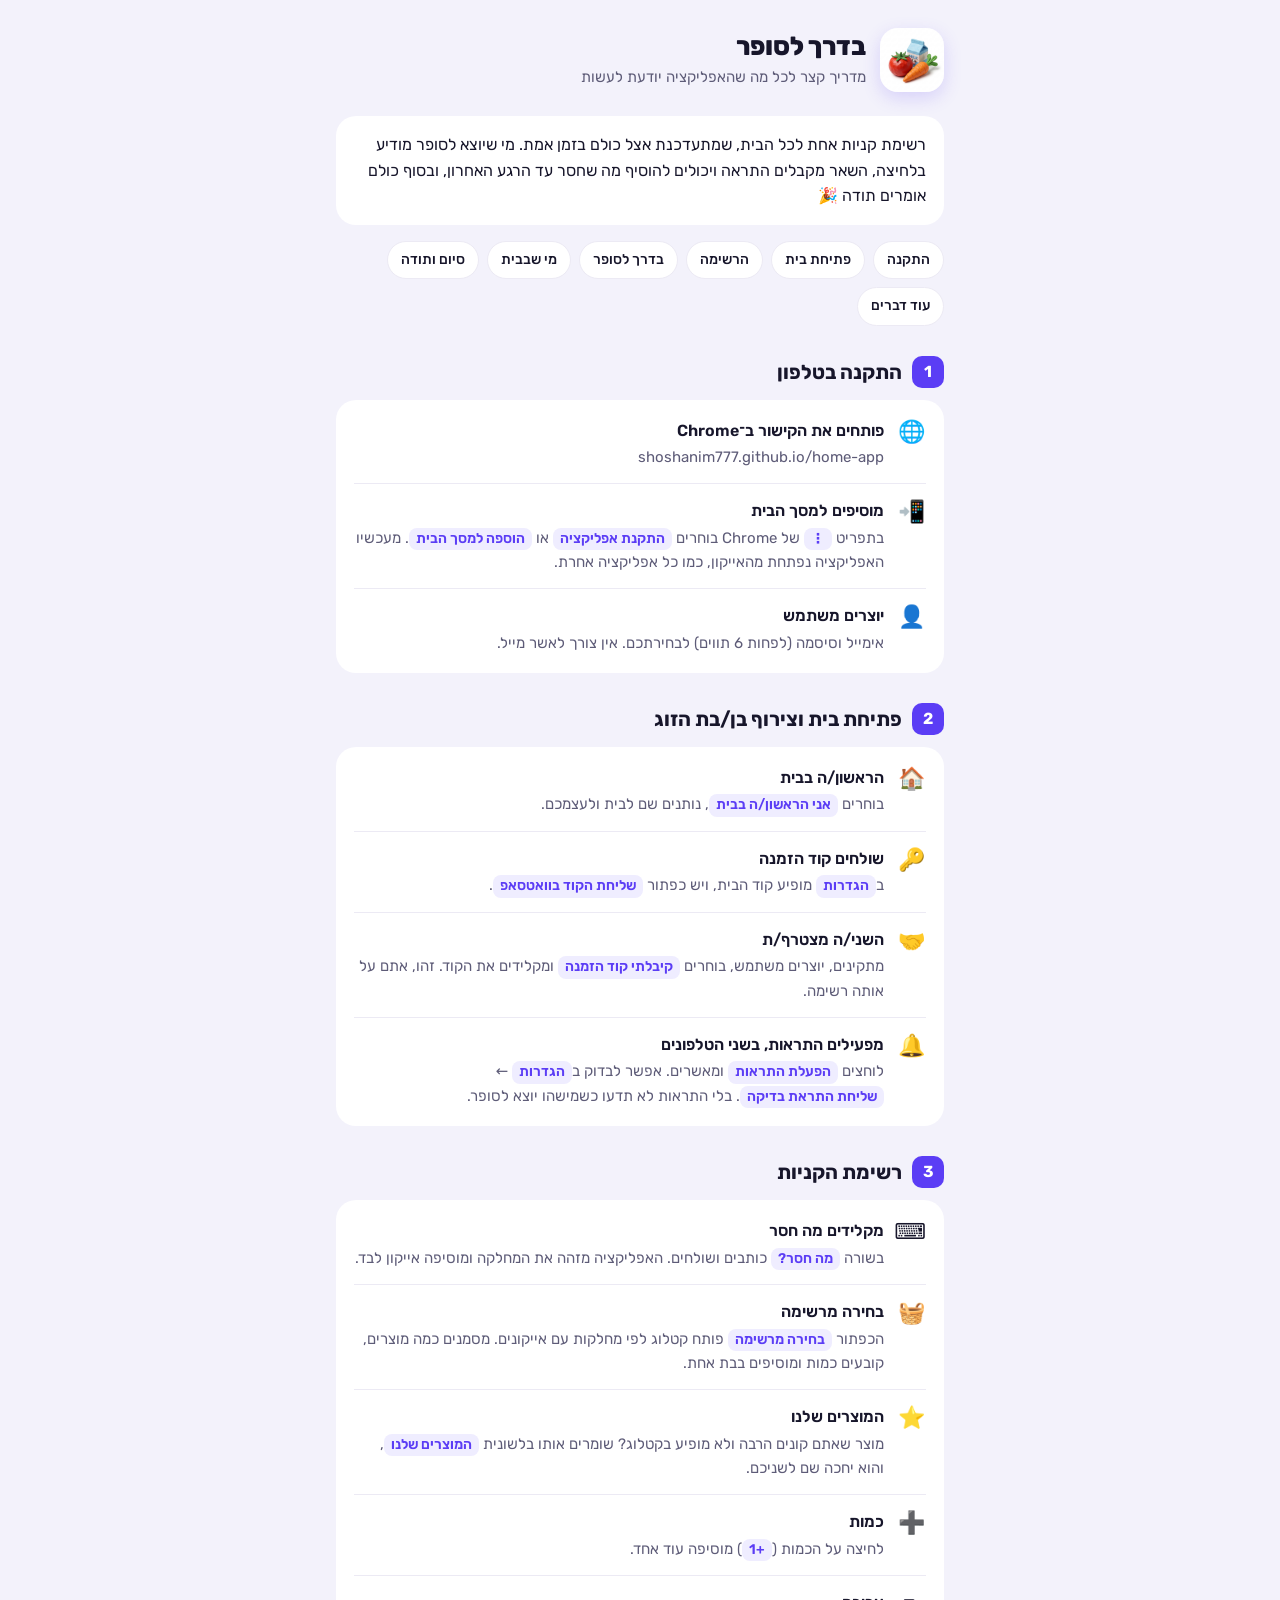
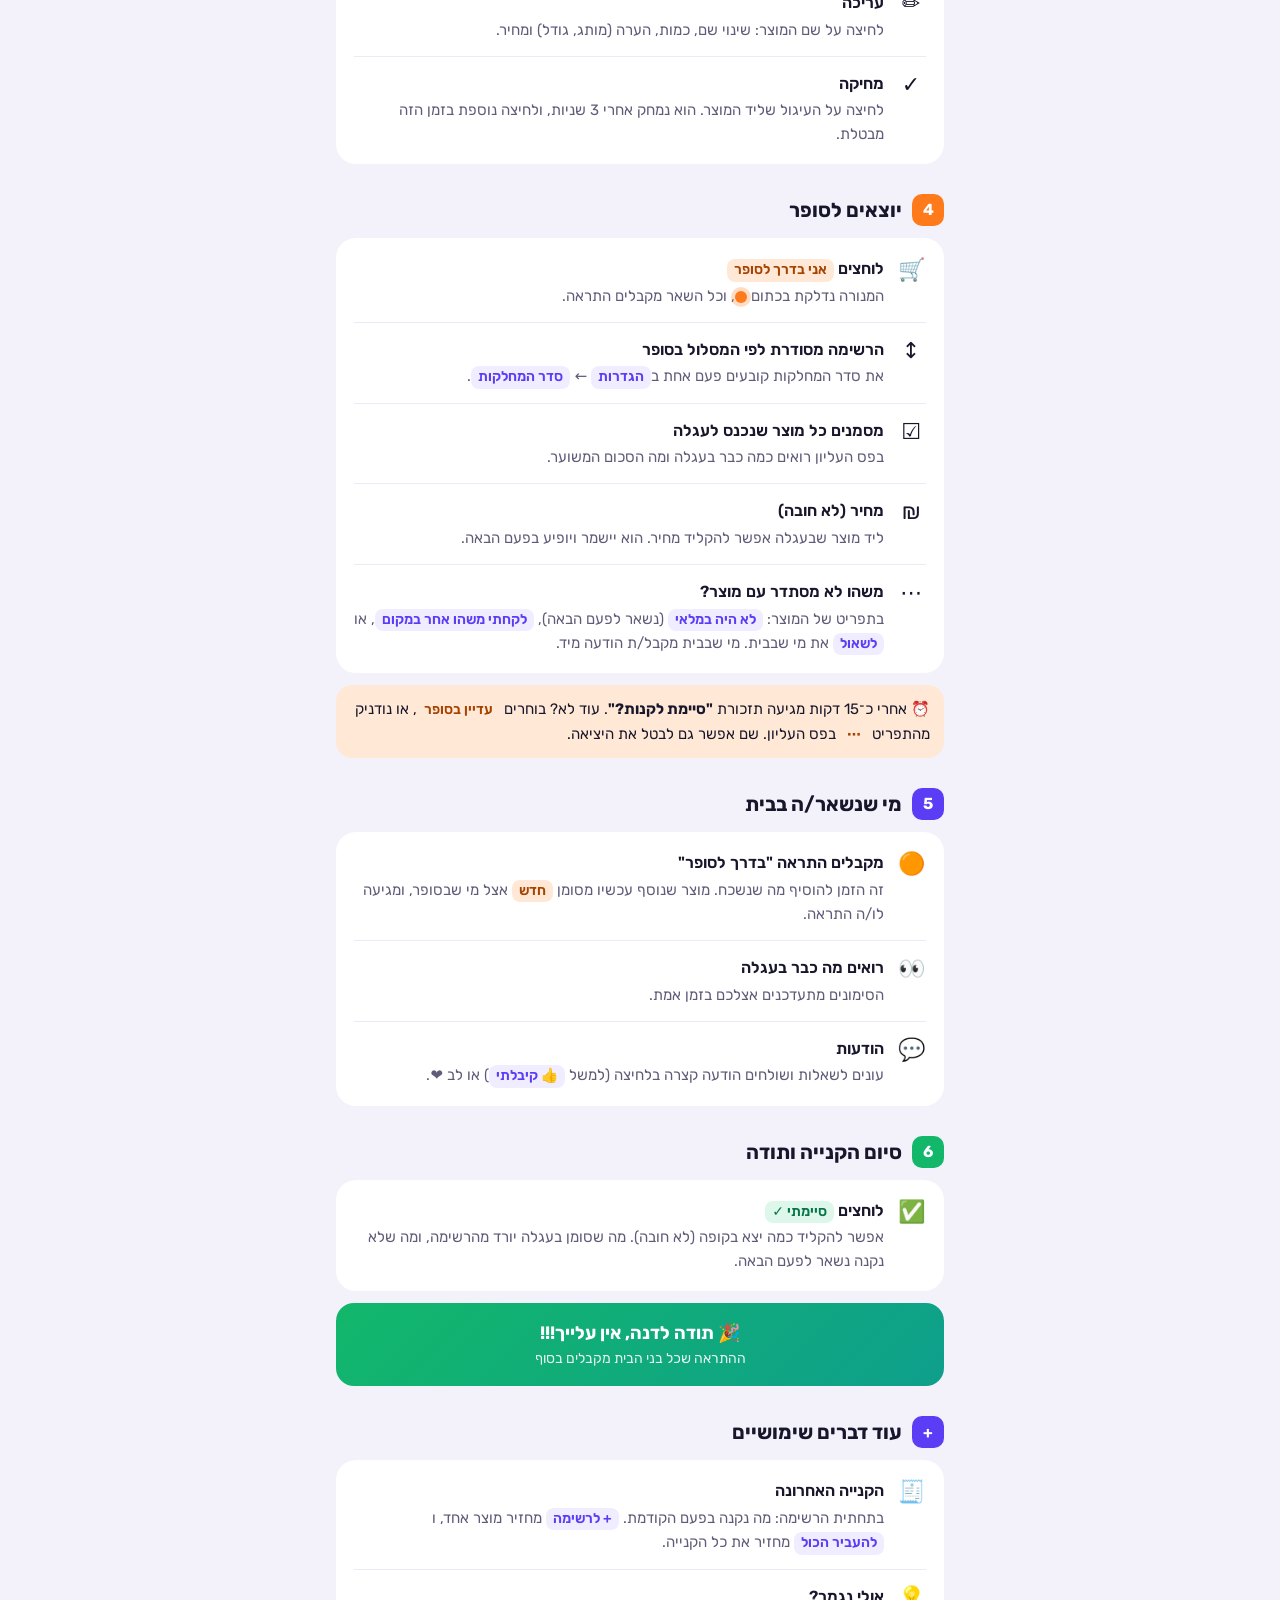
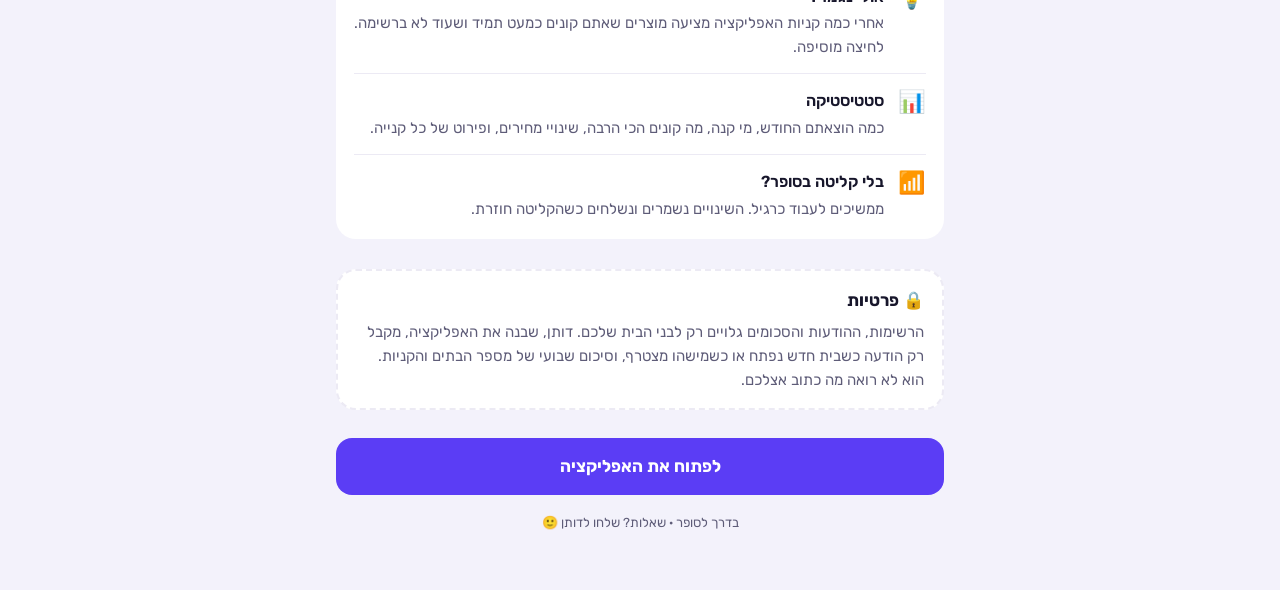
==== guide.html @ 69afa0b8 "Add user guide page and link from settings (v1.4.1) Co-Authored-By: Claude Opus 5.5 <noreply@anthrop" ====
<!doctype html>
<html lang="he" dir="rtl">
<head>
<meta charset="utf-8">
<meta name="viewport" content="width=device-width, initial-scale=1, viewport-fit=cover">
<meta name="theme-color" content="#F3F2FB">
<title>מדריך · בדרך לסופר</title>
<link rel="icon" href="icon-192.png">
<link rel="preconnect" href="https://fonts.googleapis.com">
<link href="https://fonts.googleapis.com/css2?family=Rubik:wght@400;500;600;700;800&display=swap" rel="stylesheet">
<style>
:root{
  --ink:#17162B; --muted:#5E5C78; --ground:#F3F2FB; --card:#fff; --line:#ECEAF4;
  --accent:#5B3DF5; --accent-soft:#EFEDFF; --orange:#FF7A1A; --orange-soft:#FFE9D6;
  --green:#12B76A; --green-soft:#DDF7EA; --pink:#FF5C8A;
}
*{box-sizing:border-box}
html{scroll-behavior:smooth}
body{margin:0;font-family:'Rubik',system-ui,sans-serif;background:var(--ground);color:var(--ink);line-height:1.6;font-size:16px}
.wrap{max-width:640px;margin:0 auto;padding:0 16px 56px}
header{padding:28px 0 8px;display:flex;align-items:center;gap:14px}
header img{width:64px;height:64px;border-radius:18px;box-shadow:0 6px 18px rgba(91,61,245,.18)}
h1{font-size:26px;margin:0;font-weight:800;line-height:1.2}
.sub{color:var(--muted);margin:2px 0 0;font-size:15px}
.intro{background:var(--card);border-radius:20px;padding:16px 18px;margin:16px 0}
.intro p{margin:0}
nav.toc{display:flex;flex-wrap:wrap;gap:8px;margin:0 0 8px}
nav.toc a{background:var(--card);color:var(--ink);text-decoration:none;border-radius:999px;padding:7px 13px;font-size:14px;font-weight:500;border:1px solid var(--line)}
section{margin-top:30px;scroll-margin-top:12px}
h2{font-size:20px;margin:0 0 12px;display:flex;align-items:center;gap:10px;font-weight:700}
h2 .n{flex:none;width:32px;height:32px;border-radius:10px;background:var(--accent);color:#fff;display:grid;place-items:center;font-size:16px}
section.trip h2 .n{background:var(--orange)}
section.done h2 .n{background:var(--green)}
.card{background:var(--card);border-radius:20px;padding:4px 18px}
.step{display:flex;gap:12px;padding:14px 0;border-bottom:1px solid var(--line)}
.step:last-child{border-bottom:0}
.step .e{flex:none;font-size:22px;width:30px;text-align:center;line-height:1.3}
.step b{display:block;font-weight:600}
.step p{margin:2px 0 0;color:var(--muted);font-size:15px}
.ui{display:inline-block;background:var(--accent-soft);color:var(--accent);font-weight:600;border-radius:8px;padding:0 7px;font-size:14px;white-space:nowrap}
.ui.o{background:var(--orange-soft);color:#A64300}
.ui.g{background:var(--green-soft);color:#08744A}
.tip{margin-top:12px;background:var(--accent-soft);border-radius:16px;padding:12px 14px;font-size:15px}
.tip.o{background:var(--orange-soft)}
.lamp{display:inline-block;width:12px;height:12px;border-radius:50%;background:var(--orange);box-shadow:0 0 0 4px rgba(255,122,26,.25);vertical-align:middle;margin-inline-start:4px}
.thanks{margin-top:12px;background:linear-gradient(135deg,#12B76A,#0E9F8C);color:#fff;border-radius:18px;padding:16px;text-align:center;font-weight:700;font-size:18px}
.thanks small{display:block;font-weight:400;font-size:14px;opacity:.9}
.privacy{margin-top:30px;background:var(--card);border-radius:20px;padding:16px 18px;border:2px dashed var(--line)}
.privacy h3{margin:0 0 6px;font-size:17px}
.privacy p{margin:0;color:var(--muted);font-size:15px}
.cta{display:block;margin:28px 0 0;text-align:center;background:var(--accent);color:#fff;text-decoration:none;font-weight:700;border-radius:16px;padding:15px;font-size:17px}
footer{text-align:center;color:var(--muted);font-size:13px;margin-top:18px}
</style>
</head>
<body>
<div class="wrap">
  <header>
    <img src="icon-192.png" alt="">
    <div><h1>בדרך לסופר</h1><p class="sub">מדריך קצר לכל מה שהאפליקציה יודעת לעשות</p></div>
  </header>

  <div class="intro"><p>רשימת קניות אחת לכל הבית, שמתעדכנת אצל כולם בזמן אמת. מי שיוצא לסופר מודיע בלחיצה, השאר מקבלים התראה ויכולים להוסיף מה שחסר עד הרגע האחרון, ובסוף כולם אומרים תודה 🎉</p></div>

  <nav class="toc" aria-label="תוכן">
    <a href="#install">התקנה</a><a href="#home">פתיחת בית</a><a href="#list">הרשימה</a><a href="#trip">בדרך לסופר</a><a href="#at-home">מי שבבית</a><a href="#done">סיום ותודה</a><a href="#more">עוד דברים</a>
  </nav>

  <section id="install">
    <h2><span class="n">1</span>התקנה בטלפון</h2>
    <div class="card">
      <div class="step"><span class="e">🌐</span><div><b>פותחים את הקישור ב־Chrome</b><p>shoshanim777.github.io/home-app</p></div></div>
      <div class="step"><span class="e">📲</span><div><b>מוסיפים למסך הבית</b><p>בתפריט <span class="ui">⋮</span> של Chrome בוחרים <span class="ui">התקנת אפליקציה</span> או <span class="ui">הוספה למסך הבית</span>. מעכשיו האפליקציה נפתחת מהאייקון, כמו כל אפליקציה אחרת.</p></div></div>
      <div class="step"><span class="e">👤</span><div><b>יוצרים משתמש</b><p>אימייל וסיסמה (לפחות 6 תווים) לבחירתכם. אין צורך לאשר מייל.</p></div></div>
    </div>
  </section>

  <section id="home">
    <h2><span class="n">2</span>פתיחת בית וצירוף בן/בת הזוג</h2>
    <div class="card">
      <div class="step"><span class="e">🏠</span><div><b>הראשון/ה בבית</b><p>בוחרים <span class="ui">אני הראשון/ה בבית</span>, נותנים שם לבית ולעצמכם.</p></div></div>
      <div class="step"><span class="e">🔑</span><div><b>שולחים קוד הזמנה</b><p>ב<span class="ui">הגדרות</span> מופיע קוד הבית, ויש כפתור <span class="ui">שליחת הקוד בוואטסאפ</span>.</p></div></div>
      <div class="step"><span class="e">🤝</span><div><b>השני/ה מצטרף/ת</b><p>מתקינים, יוצרים משתמש, בוחרים <span class="ui">קיבלתי קוד הזמנה</span> ומקלידים את הקוד. זהו, אתם על אותה רשימה.</p></div></div>
      <div class="step"><span class="e">🔔</span><div><b>מפעילים התראות, בשני הטלפונים</b><p>לוחצים <span class="ui">הפעלת התראות</span> ומאשרים. אפשר לבדוק ב<span class="ui">הגדרות</span> ← <span class="ui">שליחת התראת בדיקה</span>. בלי התראות לא תדעו כשמישהו יוצא לסופר.</p></div></div>
    </div>
  </section>

  <section id="list">
    <h2><span class="n">3</span>רשימת הקניות</h2>
    <div class="card">
      <div class="step"><span class="e">⌨️</span><div><b>מקלידים מה חסר</b><p>בשורה <span class="ui">מה חסר?</span> כותבים ושולחים. האפליקציה מזהה את המחלקה ומוסיפה אייקון לבד.</p></div></div>
      <div class="step"><span class="e">🧺</span><div><b>בחירה מרשימה</b><p>הכפתור <span class="ui">בחירה מרשימה</span> פותח קטלוג לפי מחלקות עם אייקונים. מסמנים כמה מוצרים, קובעים כמות ומוסיפים בבת אחת.</p></div></div>
      <div class="step"><span class="e">⭐</span><div><b>המוצרים שלנו</b><p>מוצר שאתם קונים הרבה ולא מופיע בקטלוג? שומרים אותו בלשונית <span class="ui">המוצרים שלנו</span>, והוא יחכה שם לשניכם.</p></div></div>
      <div class="step"><span class="e">➕</span><div><b>כמות</b><p>לחיצה על הכמות (<span class="ui">+1</span>) מוסיפה עוד אחד.</p></div></div>
      <div class="step"><span class="e">✏️</span><div><b>עריכה</b><p>לחיצה על שם המוצר: שינוי שם, כמות, הערה (מותג, גודל) ומחיר.</p></div></div>
      <div class="step"><span class="e">✓</span><div><b>מחיקה</b><p>לחיצה על העיגול שליד המוצר. הוא נמחק אחרי 3 שניות, ולחיצה נוספת בזמן הזה מבטלת.</p></div></div>
    </div>
  </section>

  <section id="trip" class="trip">
    <h2><span class="n">4</span>יוצאים לסופר</h2>
    <div class="card">
      <div class="step"><span class="e">🛒</span><div><b>לוחצים <span class="ui o">אני בדרך לסופר</span></b><p>המנורה נדלקת בכתום<span class="lamp"></span>, וכל השאר מקבלים התראה.</p></div></div>
      <div class="step"><span class="e">↕️</span><div><b>הרשימה מסודרת לפי המסלול בסופר</b><p>את סדר המחלקות קובעים פעם אחת ב<span class="ui">הגדרות</span> ← <span class="ui">סדר המחלקות</span>.</p></div></div>
      <div class="step"><span class="e">☑️</span><div><b>מסמנים כל מוצר שנכנס לעגלה</b><p>בפס העליון רואים כמה כבר בעגלה ומה הסכום המשוער.</p></div></div>
      <div class="step"><span class="e">₪</span><div><b>מחיר (לא חובה)</b><p>ליד מוצר שבעגלה אפשר להקליד מחיר. הוא יישמר ויופיע בפעם הבאה.</p></div></div>
      <div class="step"><span class="e">⋯</span><div><b>משהו לא מסתדר עם מוצר?</b><p>בתפריט של המוצר: <span class="ui">לא היה במלאי</span> (נשאר לפעם הבאה), <span class="ui">לקחתי משהו אחר במקום</span>, או <span class="ui">לשאול</span> את מי שבבית. מי שבבית מקבל/ת הודעה מיד.</p></div></div>
    </div>
    <div class="tip o">⏰ אחרי כ־15 דקות מגיעה תזכורת <b>"סיימת לקנות?"</b>. עוד לא? בוחרים <span class="ui o">עדיין בסופר</span>, או נודניק מהתפריט <span class="ui o">⋯</span> בפס העליון. שם אפשר גם לבטל את היציאה.</div>
  </section>

  <section id="at-home">
    <h2><span class="n">5</span>מי שנשאר/ה בבית</h2>
    <div class="card">
      <div class="step"><span class="e">🟠</span><div><b>מקבלים התראה "בדרך לסופר"</b><p>זה הזמן להוסיף מה שנשכח. מוצר שנוסף עכשיו מסומן <span class="ui o">חדש</span> אצל מי שבסופר, ומגיעה לו/ה התראה.</p></div></div>
      <div class="step"><span class="e">👀</span><div><b>רואים מה כבר בעגלה</b><p>הסימונים מתעדכנים אצלכם בזמן אמת.</p></div></div>
      <div class="step"><span class="e">💬</span><div><b>הודעות</b><p>עונים לשאלות ושולחים הודעה קצרה בלחיצה (למשל <span class="ui">👍 קיבלתי</span>) או לב ❤.</p></div></div>
    </div>
  </section>

  <section id="done" class="done">
    <h2><span class="n">6</span>סיום הקנייה ותודה</h2>
    <div class="card">
      <div class="step"><span class="e">✅</span><div><b>לוחצים <span class="ui g">סיימתי ✓</span></b><p>אפשר להקליד כמה יצא בקופה (לא חובה). מה שסומן בעגלה יורד מהרשימה, ומה שלא נקנה נשאר לפעם הבאה.</p></div></div>
    </div>
    <div class="thanks">🎉 תודה לדנה, אין עלייך!!!<small>ההתראה שכל בני הבית מקבלים בסוף</small></div>
  </section>

  <section id="more">
    <h2><span class="n">+</span>עוד דברים שימושיים</h2>
    <div class="card">
      <div class="step"><span class="e">🧾</span><div><b>הקנייה האחרונה</b><p>בתחתית הרשימה: מה נקנה בפעם הקודמת. <span class="ui">+ לרשימה</span> מחזיר מוצר אחד, ו<span class="ui">להעביר הכול</span> מחזיר את כל הקנייה.</p></div></div>
      <div class="step"><span class="e">💡</span><div><b>אולי נגמר?</b><p>אחרי כמה קניות האפליקציה מציעה מוצרים שאתם קונים כמעט תמיד ושעוד לא ברשימה. לחיצה מוסיפה.</p></div></div>
      <div class="step"><span class="e">📊</span><div><b>סטטיסטיקה</b><p>כמה הוצאתם החודש, מי קנה, מה קונים הכי הרבה, שינויי מחירים, ופירוט של כל קנייה.</p></div></div>
      <div class="step"><span class="e">📶</span><div><b>בלי קליטה בסופר?</b><p>ממשיכים לעבוד כרגיל. השינויים נשמרים ונשלחים כשהקליטה חוזרת.</p></div></div>
    </div>
  </section>

  <div class="privacy">
    <h3>🔒 פרטיות</h3>
    <p>הרשימות, ההודעות והסכומים גלויים רק לבני הבית שלכם. דותן, שבנה את האפליקציה, מקבל רק הודעה כשבית חדש נפתח או כשמישהו מצטרף, וסיכום שבועי של מספר הבתים והקניות. הוא לא רואה מה כתוב אצלכם.</p>
  </div>

  <a class="cta" href="./">לפתוח את האפליקציה</a>
  <footer>בדרך לסופר · שאלות? שלחו לדותן 🙂</footer>
</div>
</body>
</html>
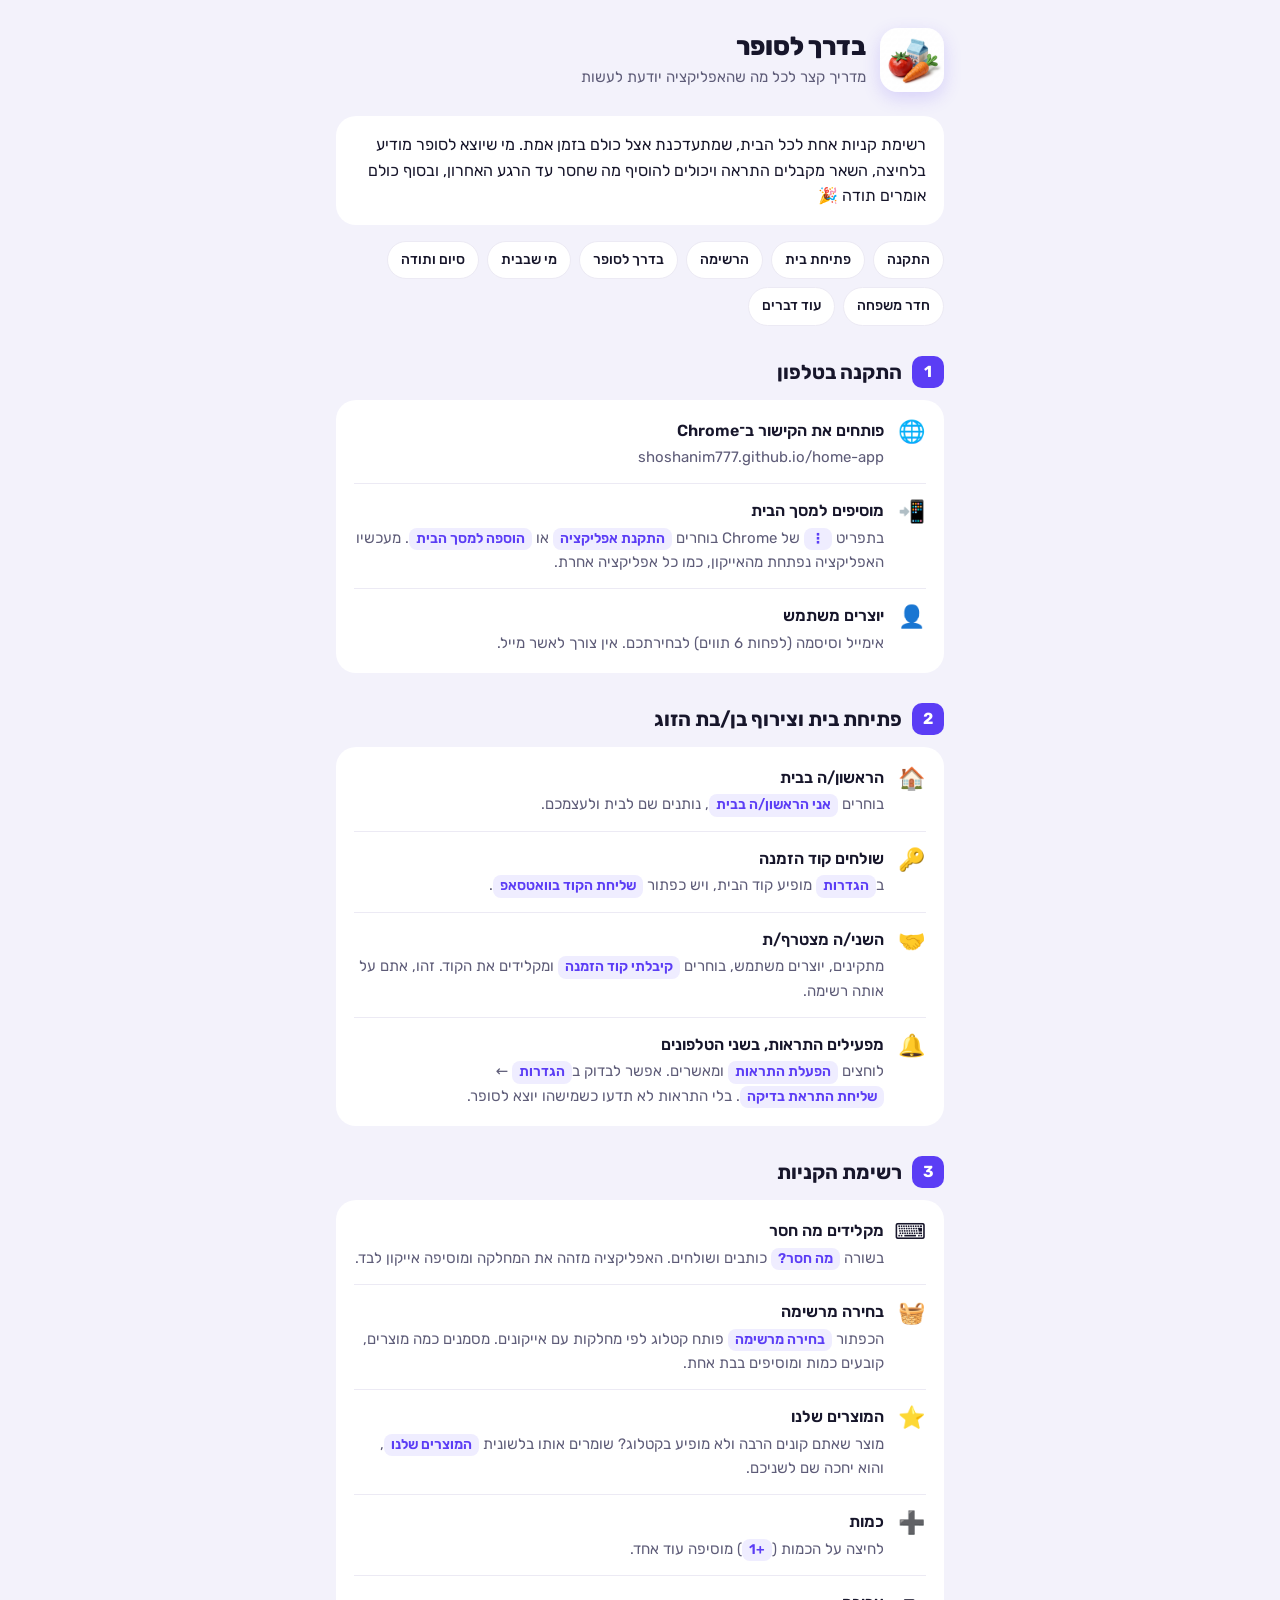
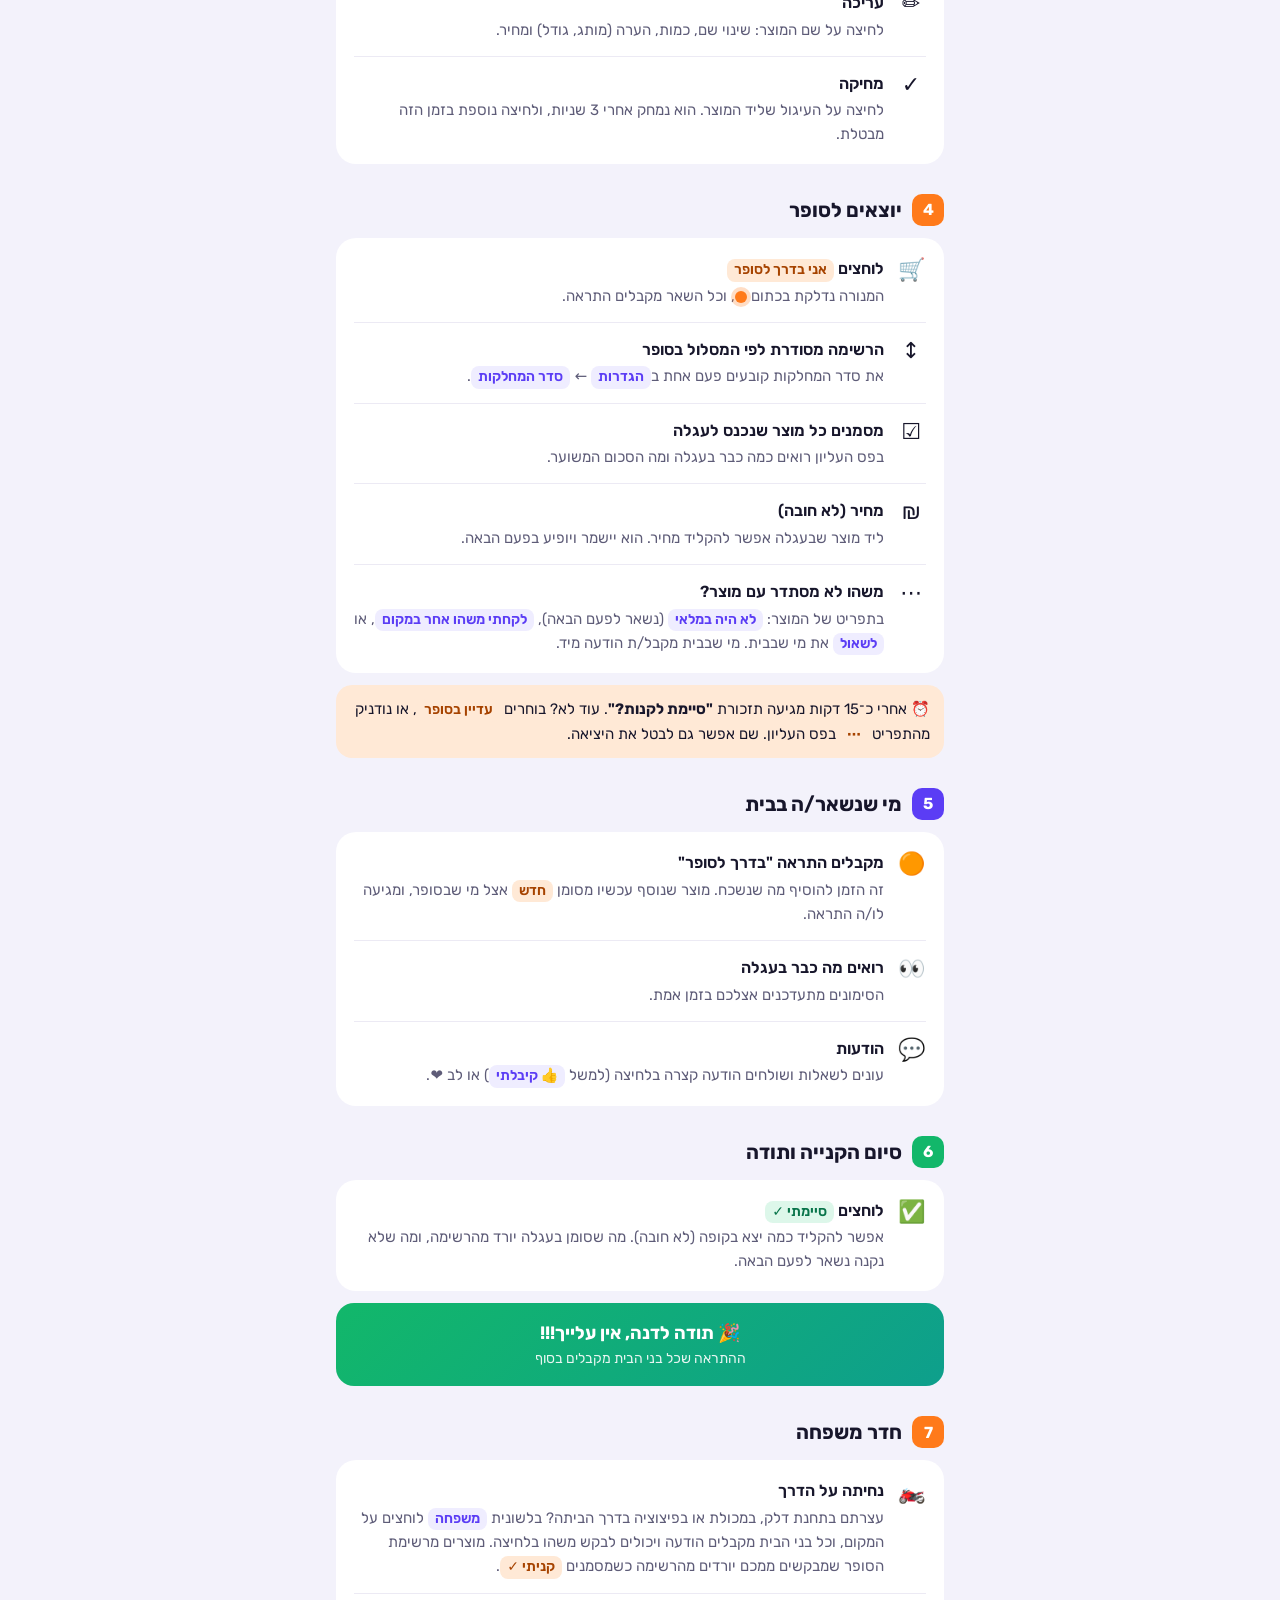
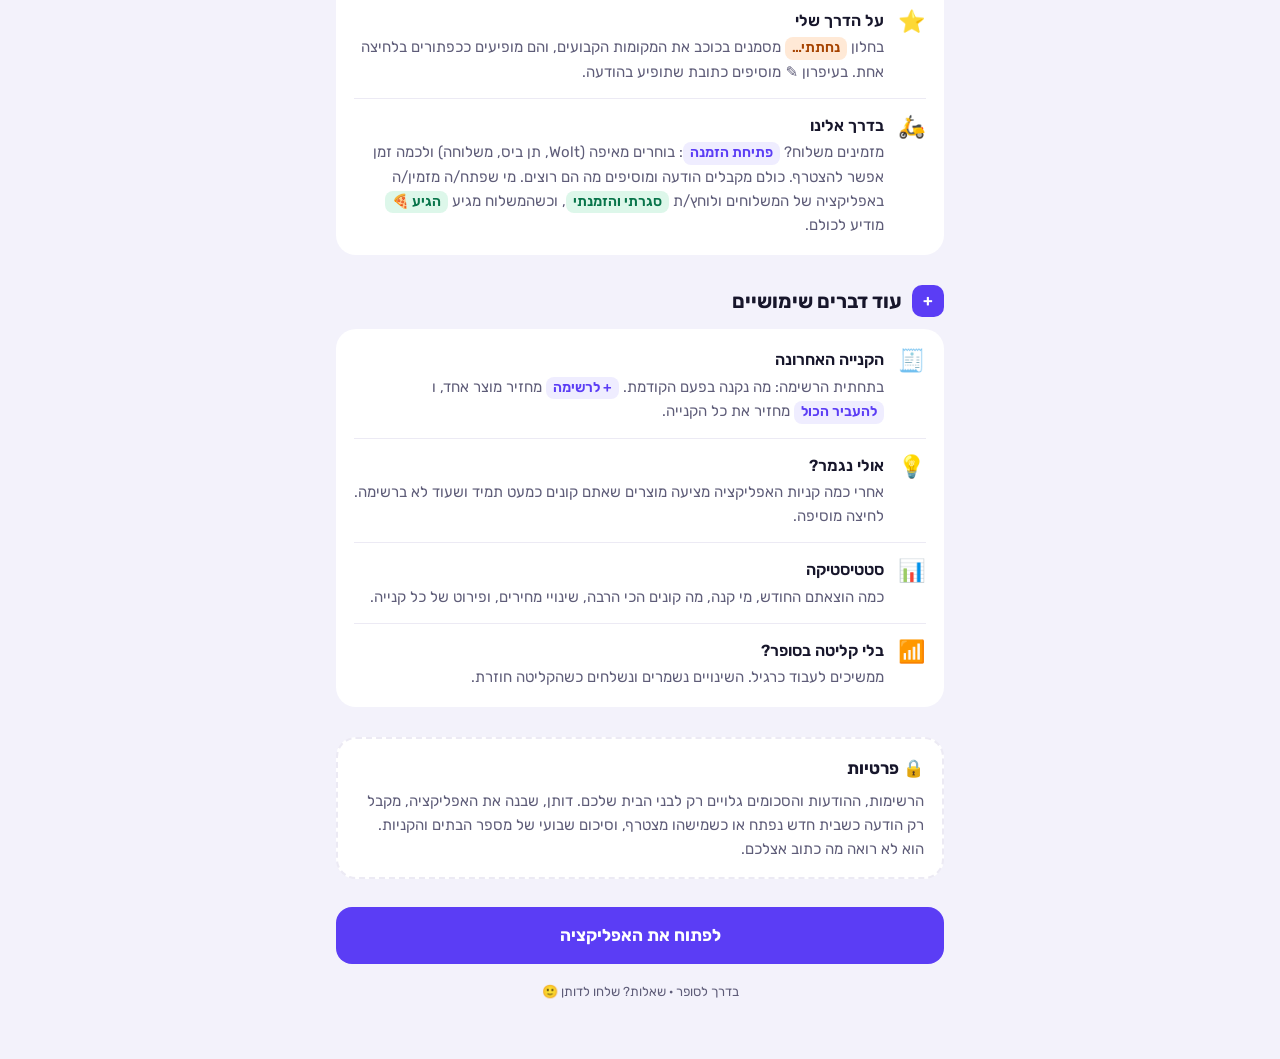
==== commit 7e88aaed: "v1.5: family room (landing on the way, delivery orders, favourite places) + drawn product icons Co-A" ====
--- a/guide.html
+++ b/guide.html
@@ -62,7 +62,7 @@
   <div class="intro"><p>רשימת קניות אחת לכל הבית, שמתעדכנת אצל כולם בזמן אמת. מי שיוצא לסופר מודיע בלחיצה, השאר מקבלים התראה ויכולים להוסיף מה שחסר עד הרגע האחרון, ובסוף כולם אומרים תודה 🎉</p></div>
 
   <nav class="toc" aria-label="תוכן">
-    <a href="#install">התקנה</a><a href="#home">פתיחת בית</a><a href="#list">הרשימה</a><a href="#trip">בדרך לסופר</a><a href="#at-home">מי שבבית</a><a href="#done">סיום ותודה</a><a href="#more">עוד דברים</a>
+    <a href="#install">התקנה</a><a href="#home">פתיחת בית</a><a href="#list">הרשימה</a><a href="#trip">בדרך לסופר</a><a href="#at-home">מי שבבית</a><a href="#done">סיום ותודה</a><a href="#family">חדר משפחה</a><a href="#more">עוד דברים</a>
   </nav>
 
   <section id="install">
@@ -125,6 +125,15 @@
     <div class="thanks">🎉 תודה לדנה, אין עלייך!!!<small>ההתראה שכל בני הבית מקבלים בסוף</small></div>
   </section>
 
+  <section id="family" class="trip">
+    <h2><span class="n">7</span>חדר משפחה</h2>
+    <div class="card">
+      <div class="step"><span class="e">🏍️</span><div><b>נחיתה על הדרך</b><p>עצרתם בתחנת דלק, במכולת או בפיצוציה בדרך הביתה? בלשונית <span class="ui">משפחה</span> לוחצים על המקום, וכל בני הבית מקבלים הודעה ויכולים לבקש משהו בלחיצה. מוצרים מרשימת הסופר שמבקשים ממכם יורדים מהרשימה כשמסמנים <span class="ui o">קניתי ✓</span>.</p></div></div>
+      <div class="step"><span class="e">⭐</span><div><b>על הדרך שלי</b><p>בחלון <span class="ui o">נחתתי…</span> מסמנים בכוכב את המקומות הקבועים, והם מופיעים ככפתורים בלחיצה אחת. בעיפרון ✎ מוסיפים כתובת שתופיע בהודעה.</p></div></div>
+      <div class="step"><span class="e">🛵</span><div><b>בדרך אלינו</b><p>מזמינים משלוח? <span class="ui">פתיחת הזמנה</span>: בוחרים מאיפה (Wolt, תן ביס, משלוחה) ולכמה זמן אפשר להצטרף. כולם מקבלים הודעה ומוסיפים מה הם רוצים. מי שפתח/ה מזמין/ה באפליקציה של המשלוחים ולוחץ/ת <span class="ui g">סגרתי והזמנתי</span>, וכשהמשלוח מגיע <span class="ui g">הגיע 🍕</span> מודיע לכולם.</p></div></div>
+    </div>
+  </section>
+
   <section id="more">
     <h2><span class="n">+</span>עוד דברים שימושיים</h2>
     <div class="card">
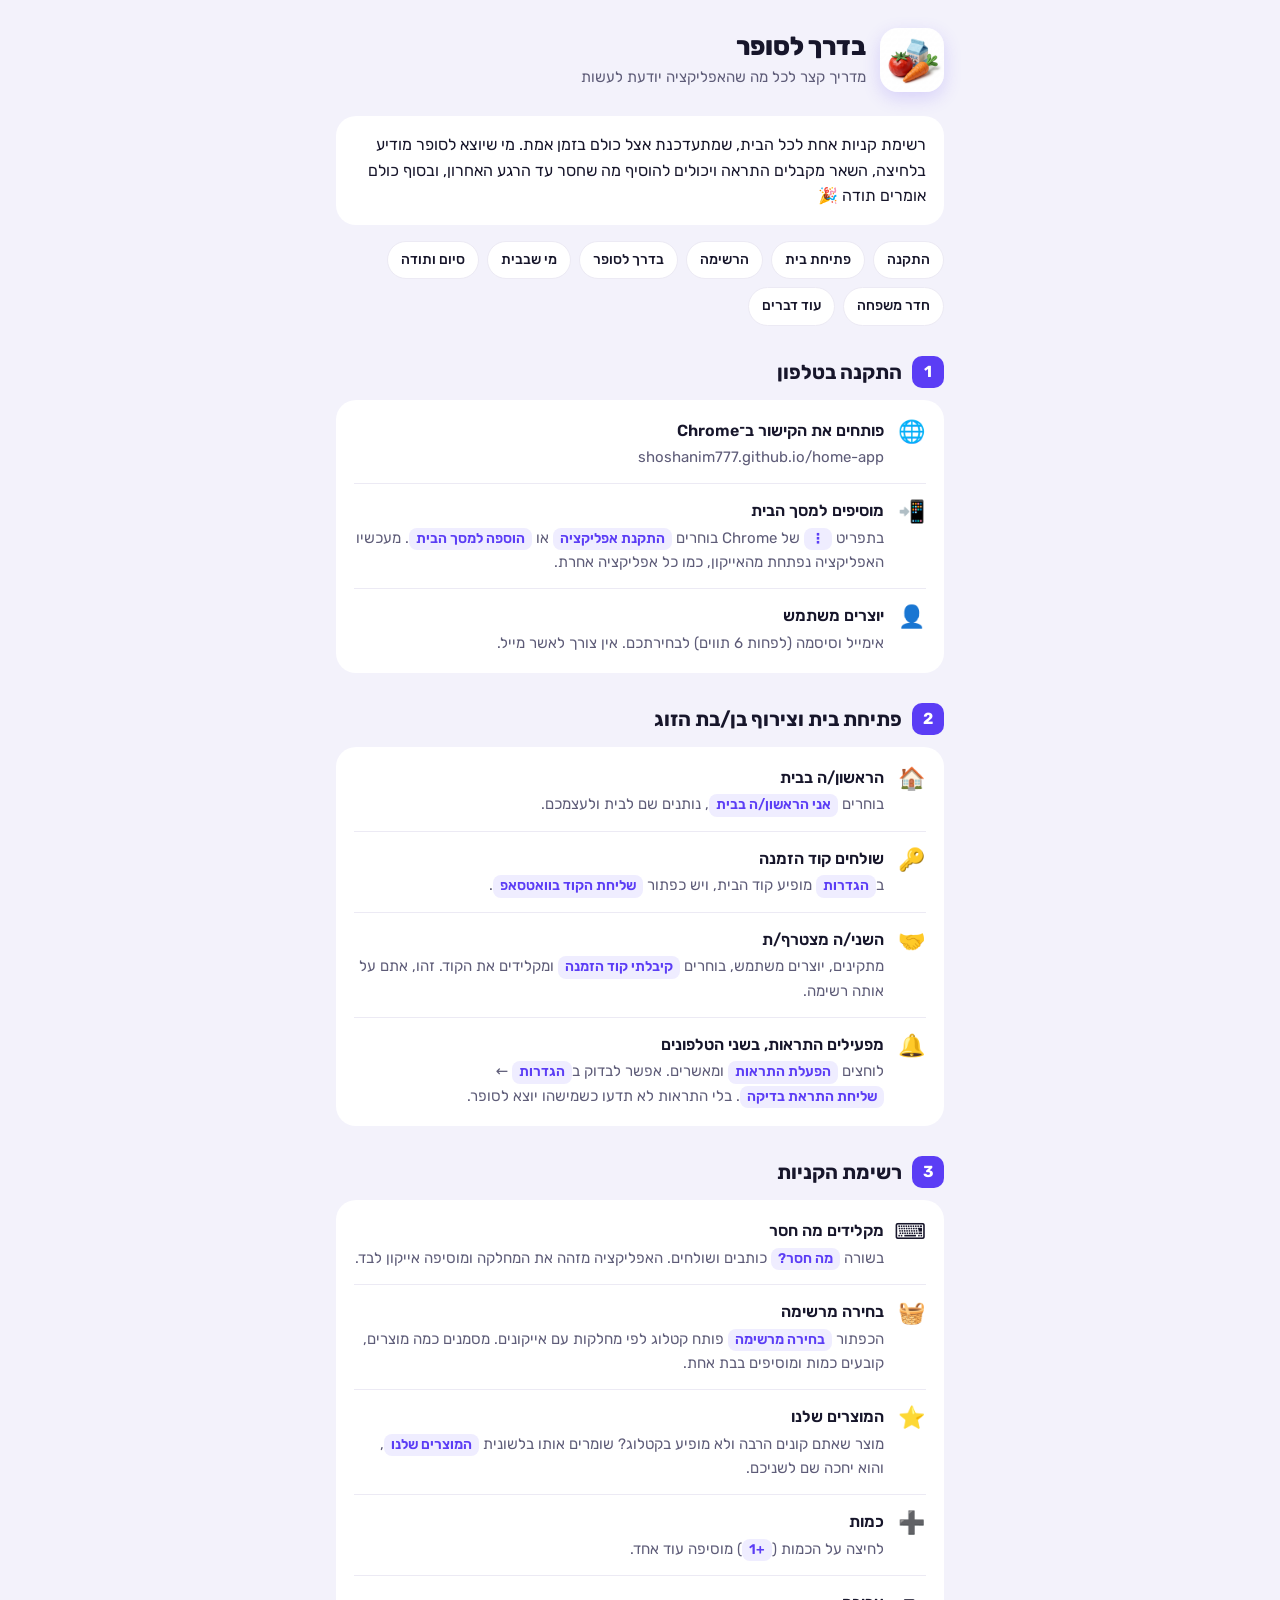
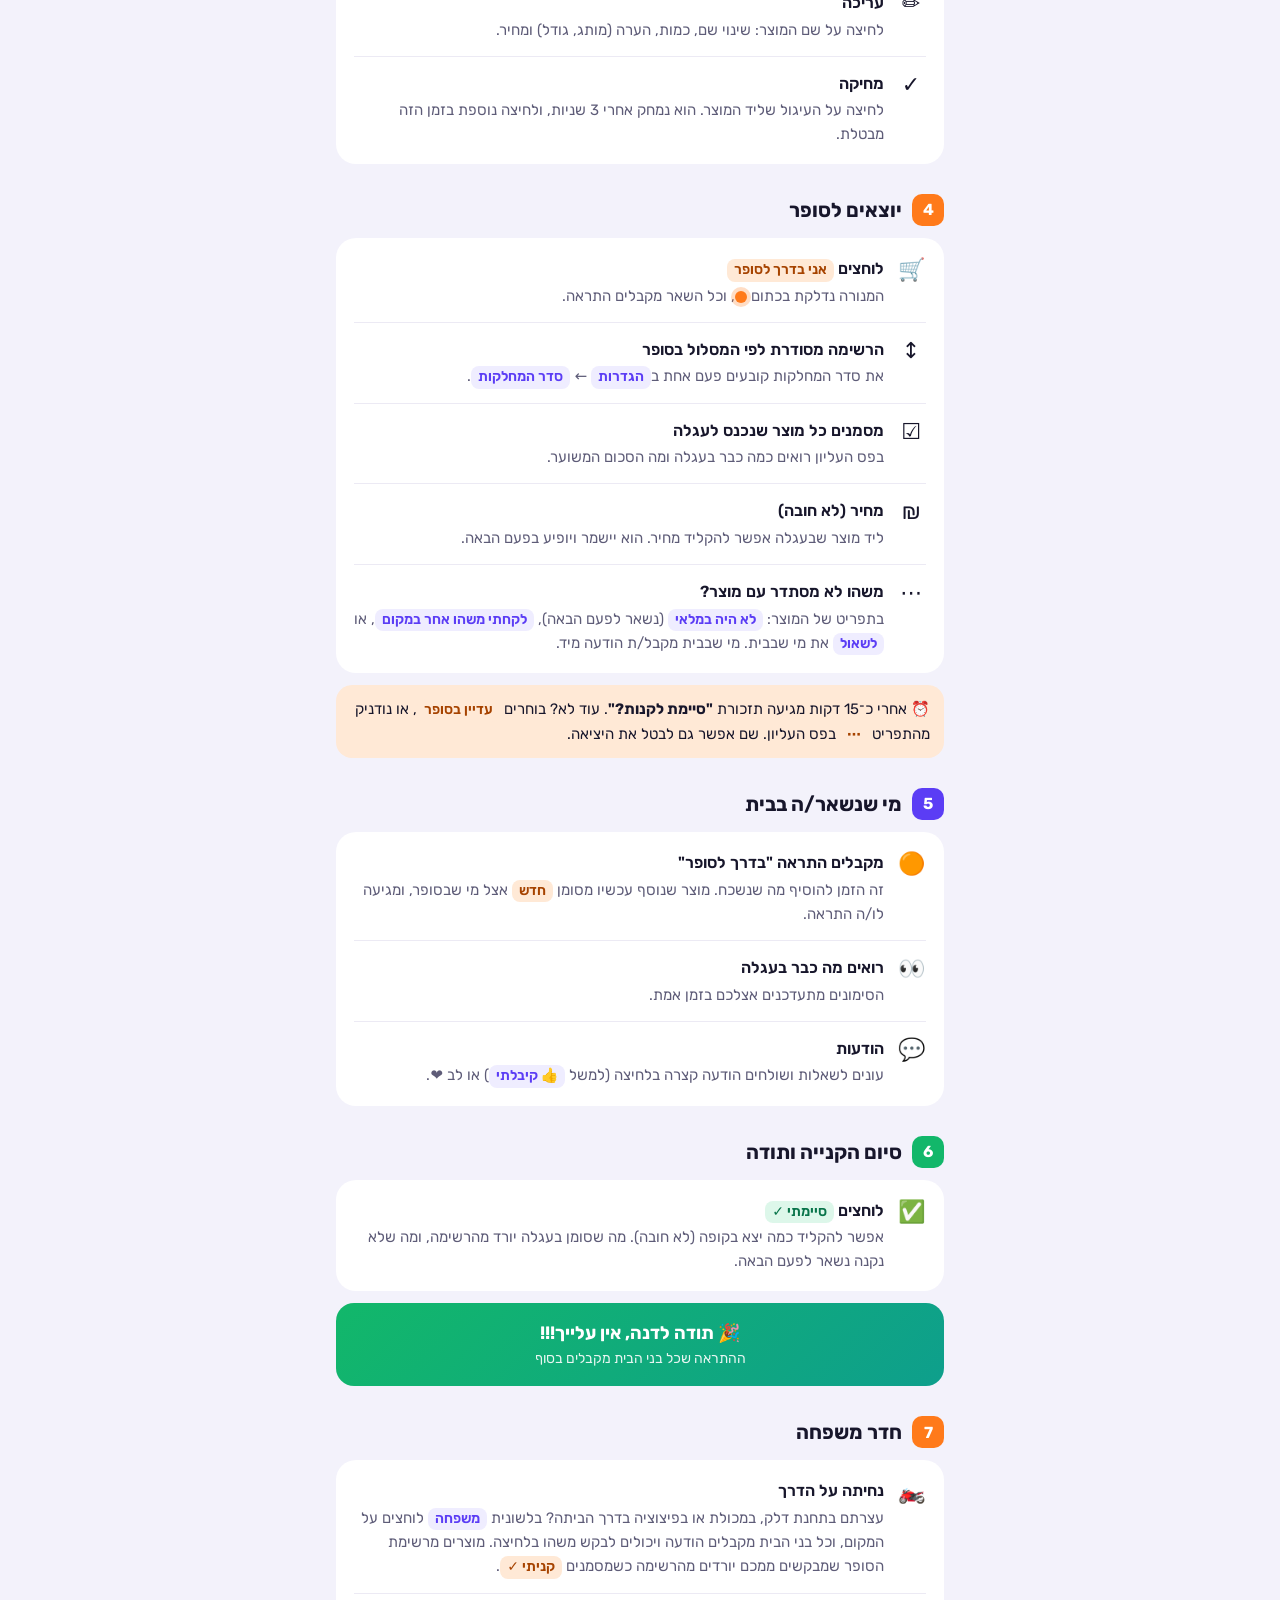
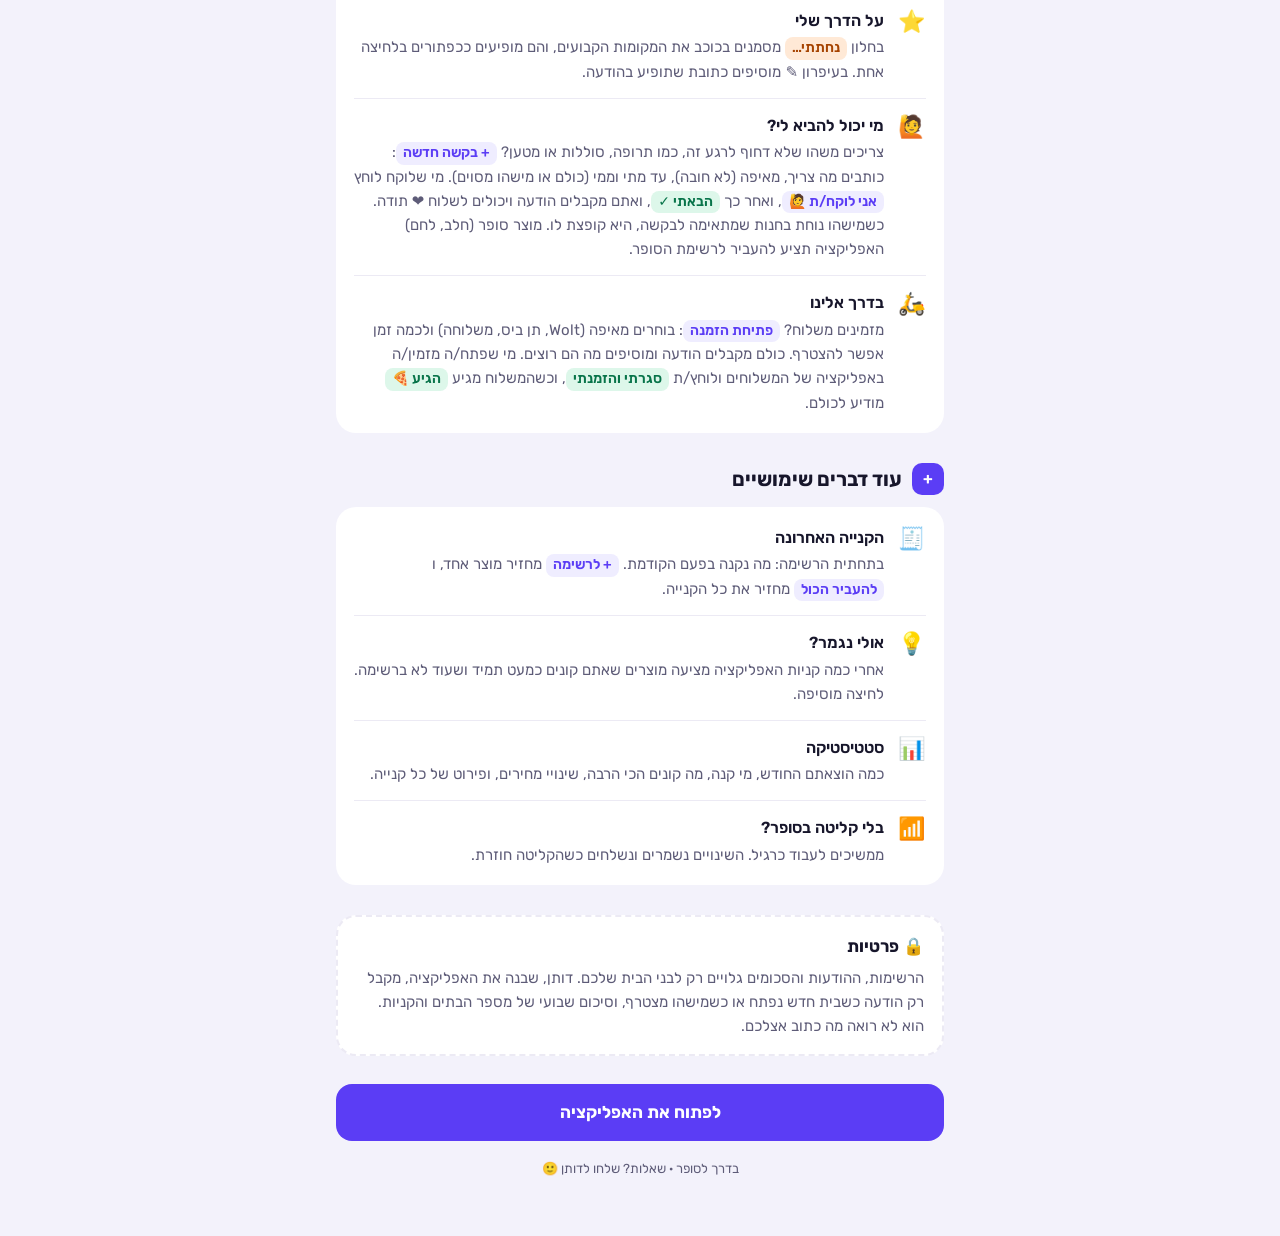
==== commit 35e101fd: "v1.6: family requests (מי יכול להביא לי?) with take/done/thanks, landing match, supermarket hint Co-" ====
--- a/guide.html
+++ b/guide.html
@@ -130,6 +130,7 @@
     <div class="card">
       <div class="step"><span class="e">🏍️</span><div><b>נחיתה על הדרך</b><p>עצרתם בתחנת דלק, במכולת או בפיצוציה בדרך הביתה? בלשונית <span class="ui">משפחה</span> לוחצים על המקום, וכל בני הבית מקבלים הודעה ויכולים לבקש משהו בלחיצה. מוצרים מרשימת הסופר שמבקשים ממכם יורדים מהרשימה כשמסמנים <span class="ui o">קניתי ✓</span>.</p></div></div>
       <div class="step"><span class="e">⭐</span><div><b>על הדרך שלי</b><p>בחלון <span class="ui o">נחתתי…</span> מסמנים בכוכב את המקומות הקבועים, והם מופיעים ככפתורים בלחיצה אחת. בעיפרון ✎ מוסיפים כתובת שתופיע בהודעה.</p></div></div>
+      <div class="step"><span class="e">🙋</span><div><b>מי יכול להביא לי?</b><p>צריכים משהו שלא דחוף לרגע זה, כמו תרופה, סוללות או מטען? <span class="ui">+ בקשה חדשה</span>: כותבים מה צריך, מאיפה (לא חובה), עד מתי וממי (כולם או מישהו מסוים). מי שלוקח לוחץ <span class="ui">אני לוקח/ת 🙋</span>, ואחר כך <span class="ui g">הבאתי ✓</span>, ואתם מקבלים הודעה ויכולים לשלוח ❤ תודה. כשמישהו נוחת בחנות שמתאימה לבקשה, היא קופצת לו. מוצר סופר (חלב, לחם) האפליקציה תציע להעביר לרשימת הסופר.</p></div></div>
       <div class="step"><span class="e">🛵</span><div><b>בדרך אלינו</b><p>מזמינים משלוח? <span class="ui">פתיחת הזמנה</span>: בוחרים מאיפה (Wolt, תן ביס, משלוחה) ולכמה זמן אפשר להצטרף. כולם מקבלים הודעה ומוסיפים מה הם רוצים. מי שפתח/ה מזמין/ה באפליקציה של המשלוחים ולוחץ/ת <span class="ui g">סגרתי והזמנתי</span>, וכשהמשלוח מגיע <span class="ui g">הגיע 🍕</span> מודיע לכולם.</p></div></div>
     </div>
   </section>
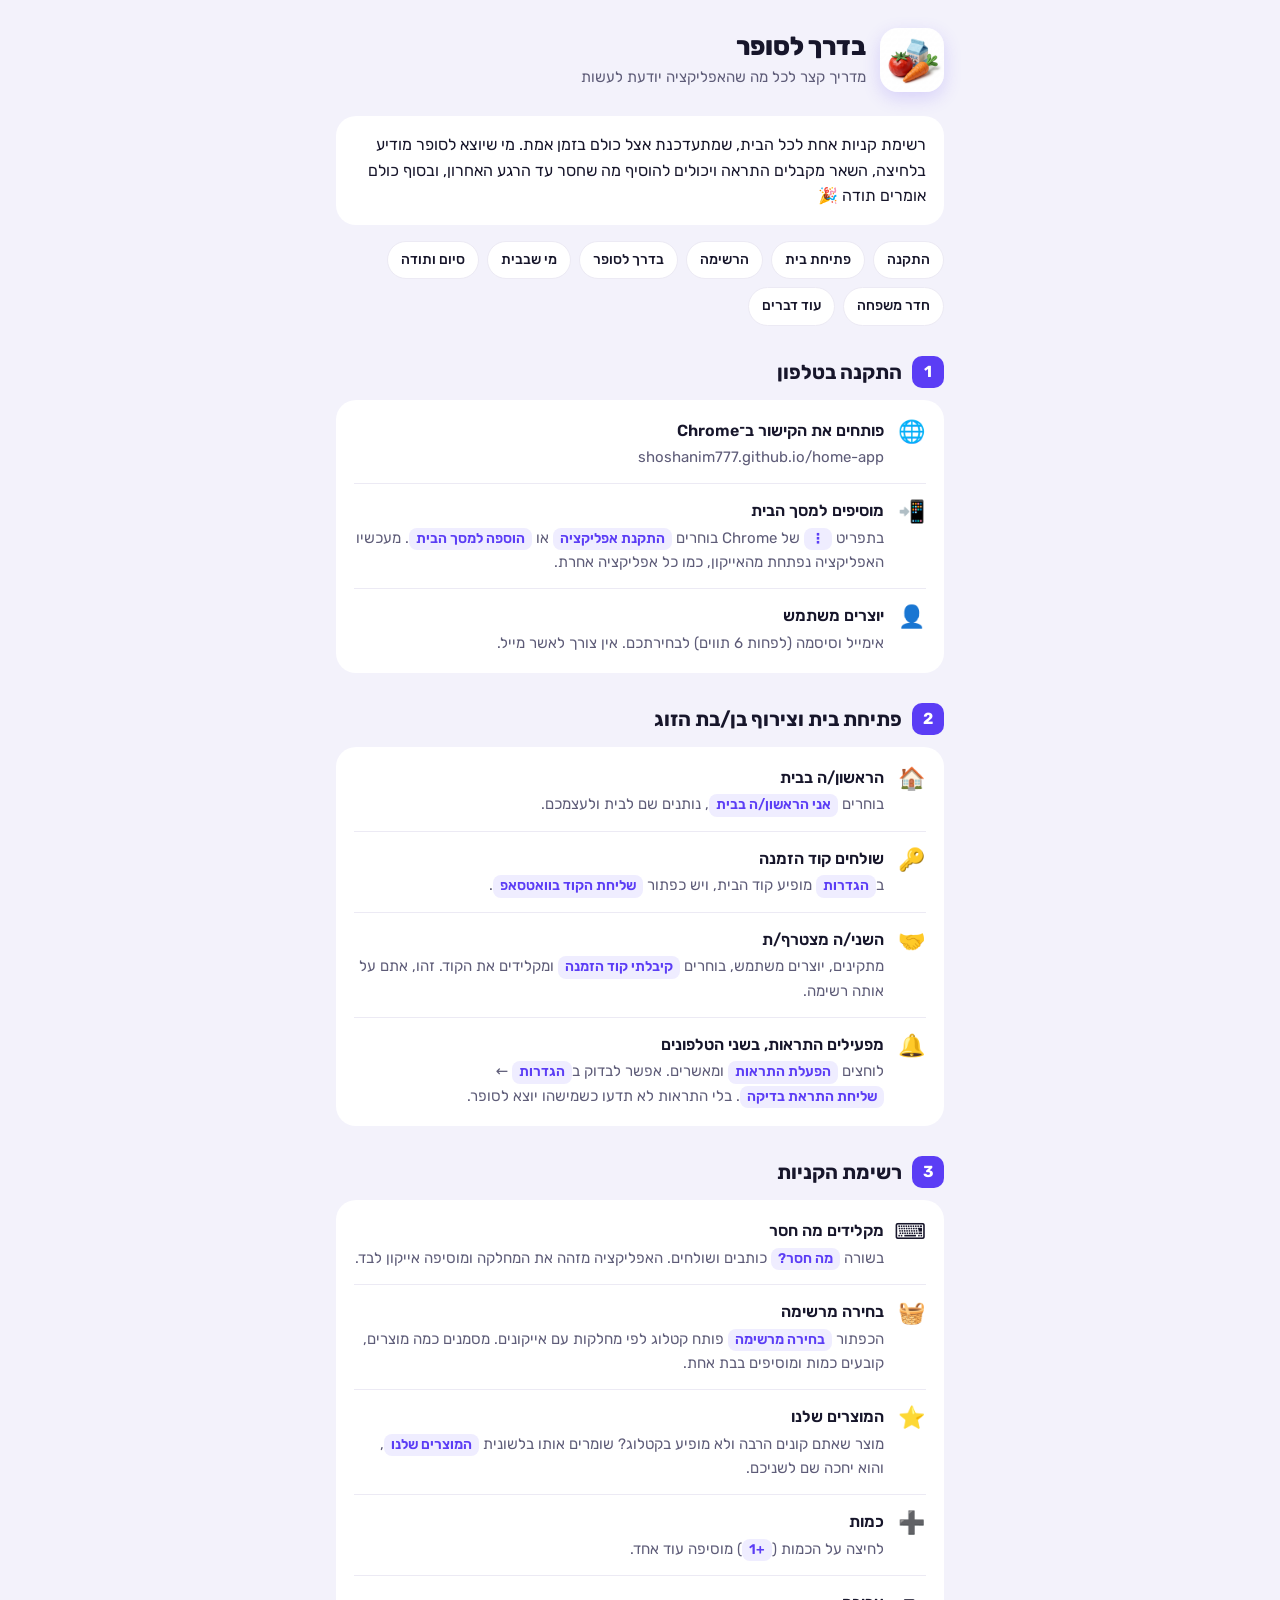
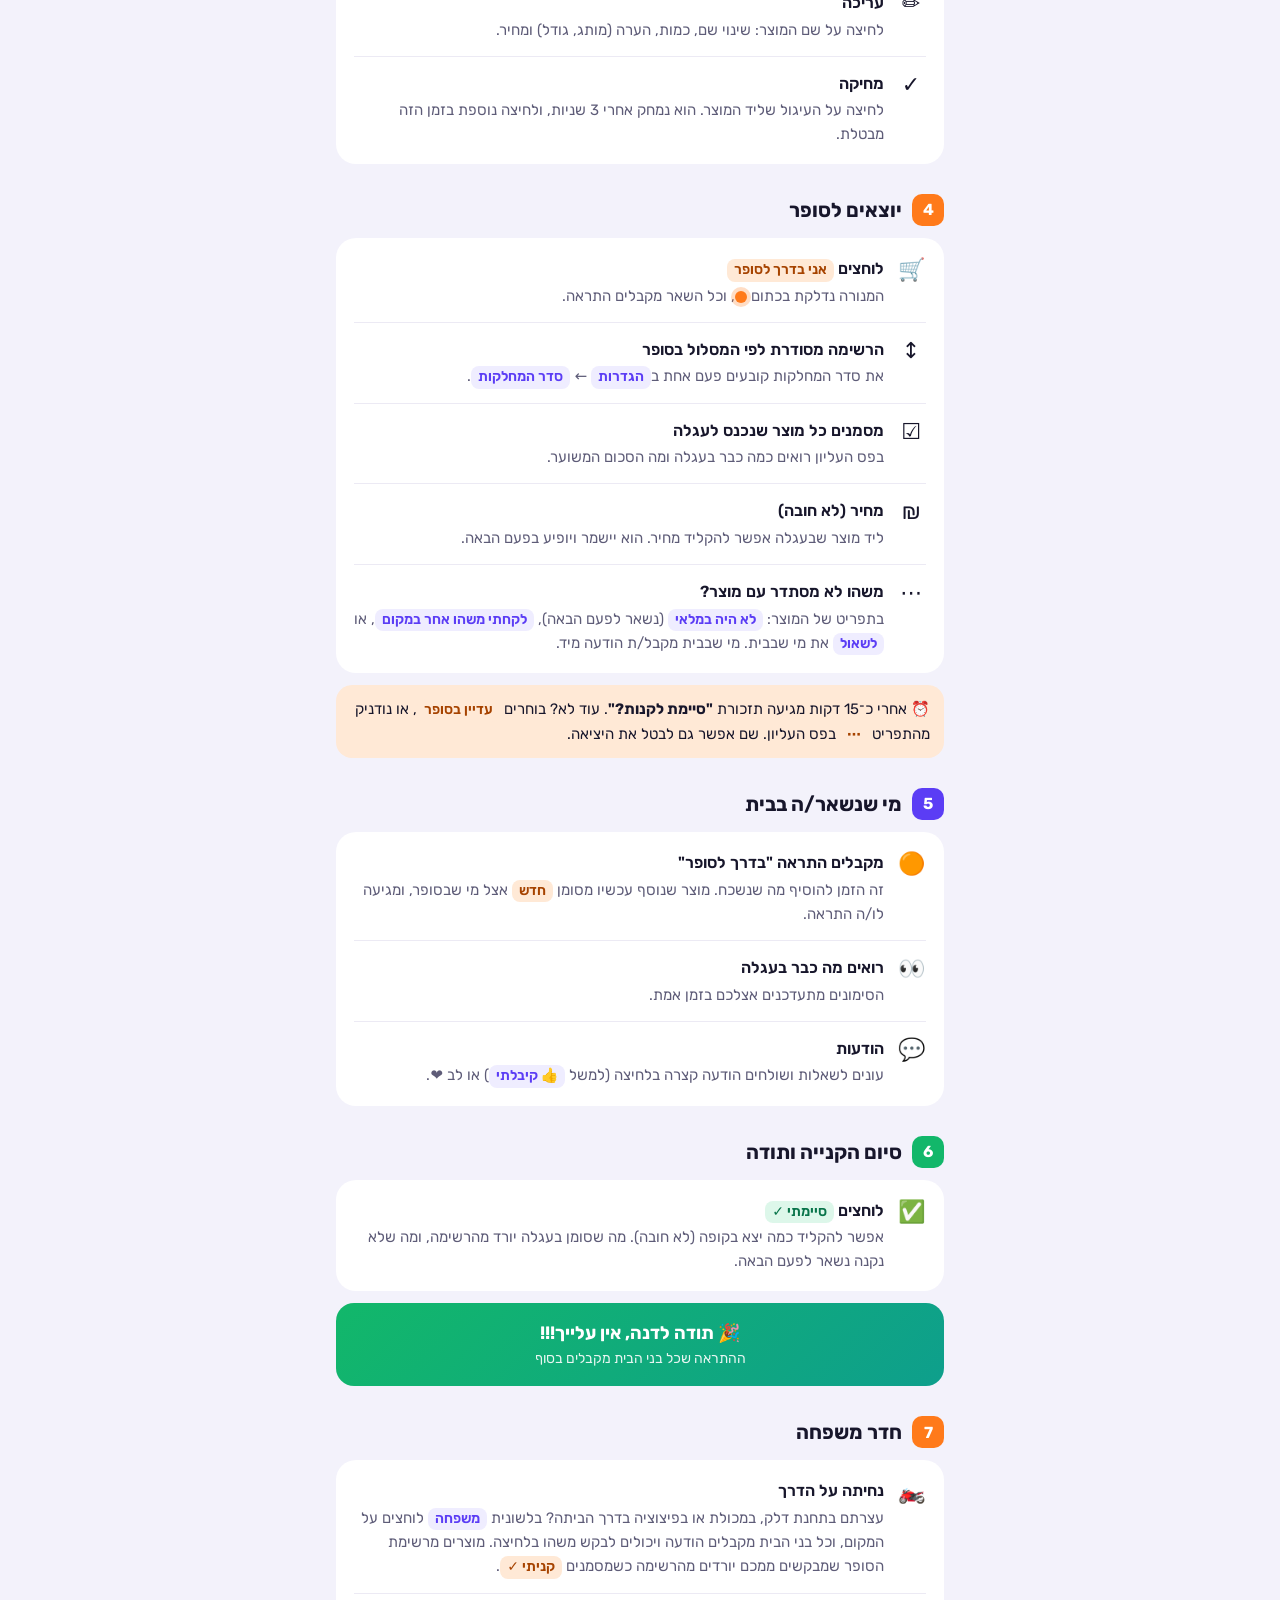
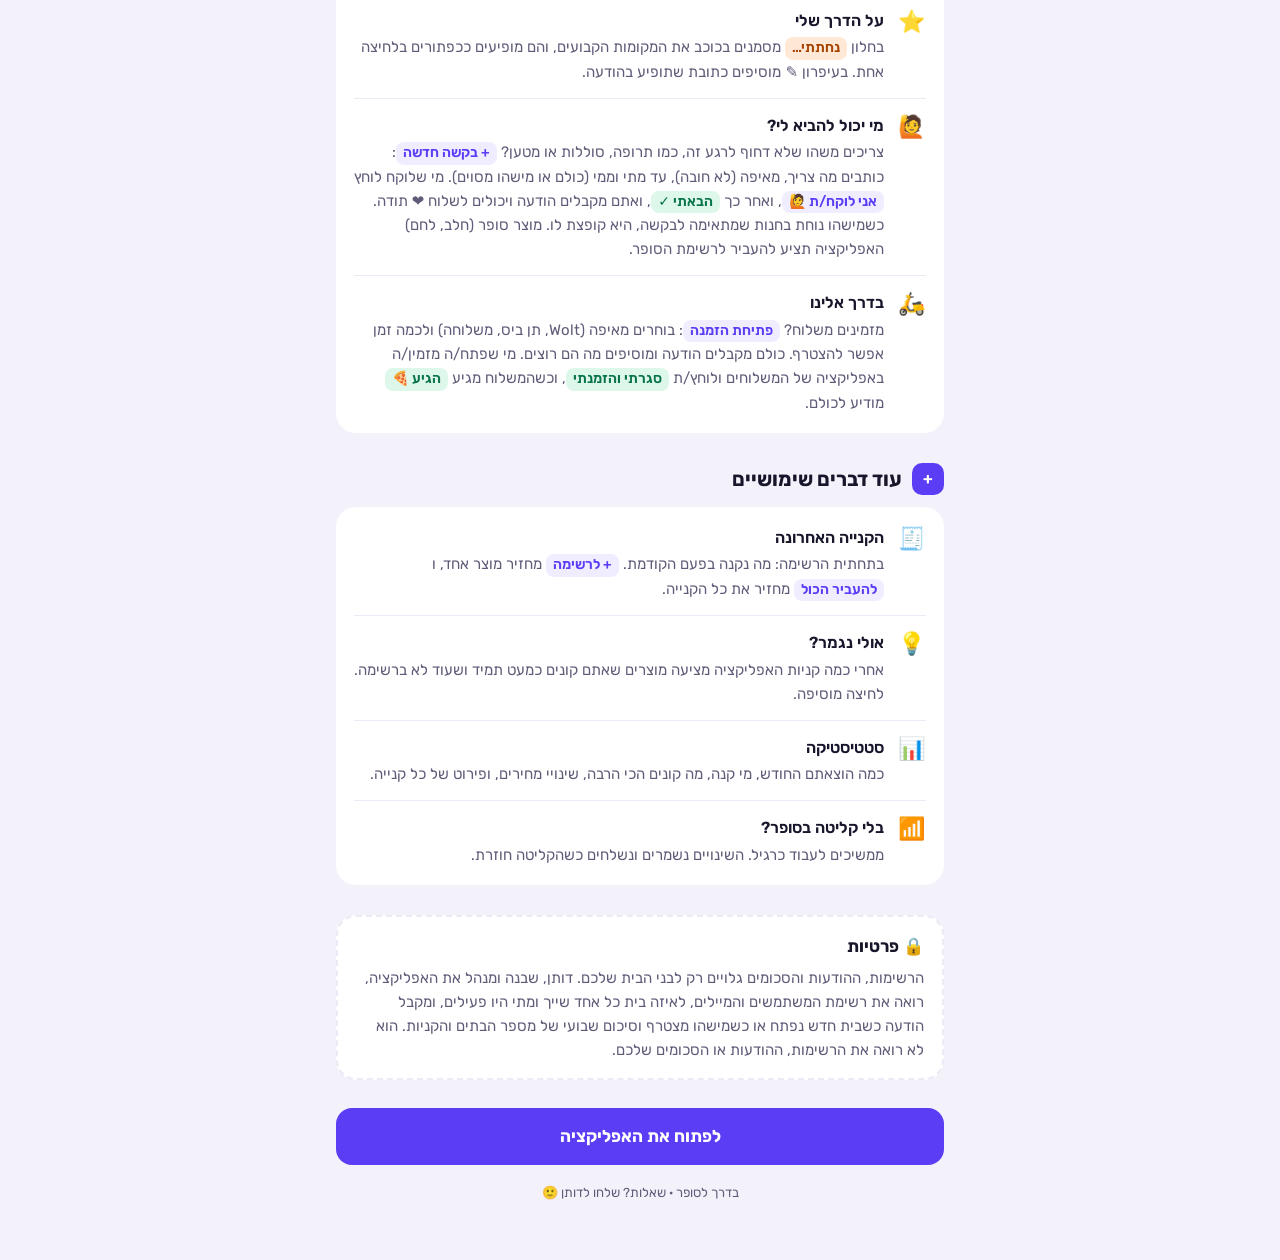
==== commit 9ab11305: "v1.8: owner user management (list, suspend/restore), suspended screen, privacy text in guide Co-Auth" ====
--- a/guide.html
+++ b/guide.html
@@ -147,7 +147,7 @@
 
   <div class="privacy">
     <h3>🔒 פרטיות</h3>
-    <p>הרשימות, ההודעות והסכומים גלויים רק לבני הבית שלכם. דותן, שבנה את האפליקציה, מקבל רק הודעה כשבית חדש נפתח או כשמישהו מצטרף, וסיכום שבועי של מספר הבתים והקניות. הוא לא רואה מה כתוב אצלכם.</p>
+    <p>הרשימות, ההודעות והסכומים גלויים רק לבני הבית שלכם. דותן, שבנה ומנהל את האפליקציה, רואה את רשימת המשתמשים והמיילים, לאיזה בית כל אחד שייך ומתי היו פעילים, ומקבל הודעה כשבית חדש נפתח או כשמישהו מצטרף וסיכום שבועי של מספר הבתים והקניות. הוא לא רואה את הרשימות, ההודעות או הסכומים שלכם.</p>
   </div>
 
   <a class="cta" href="./">לפתוח את האפליקציה</a>
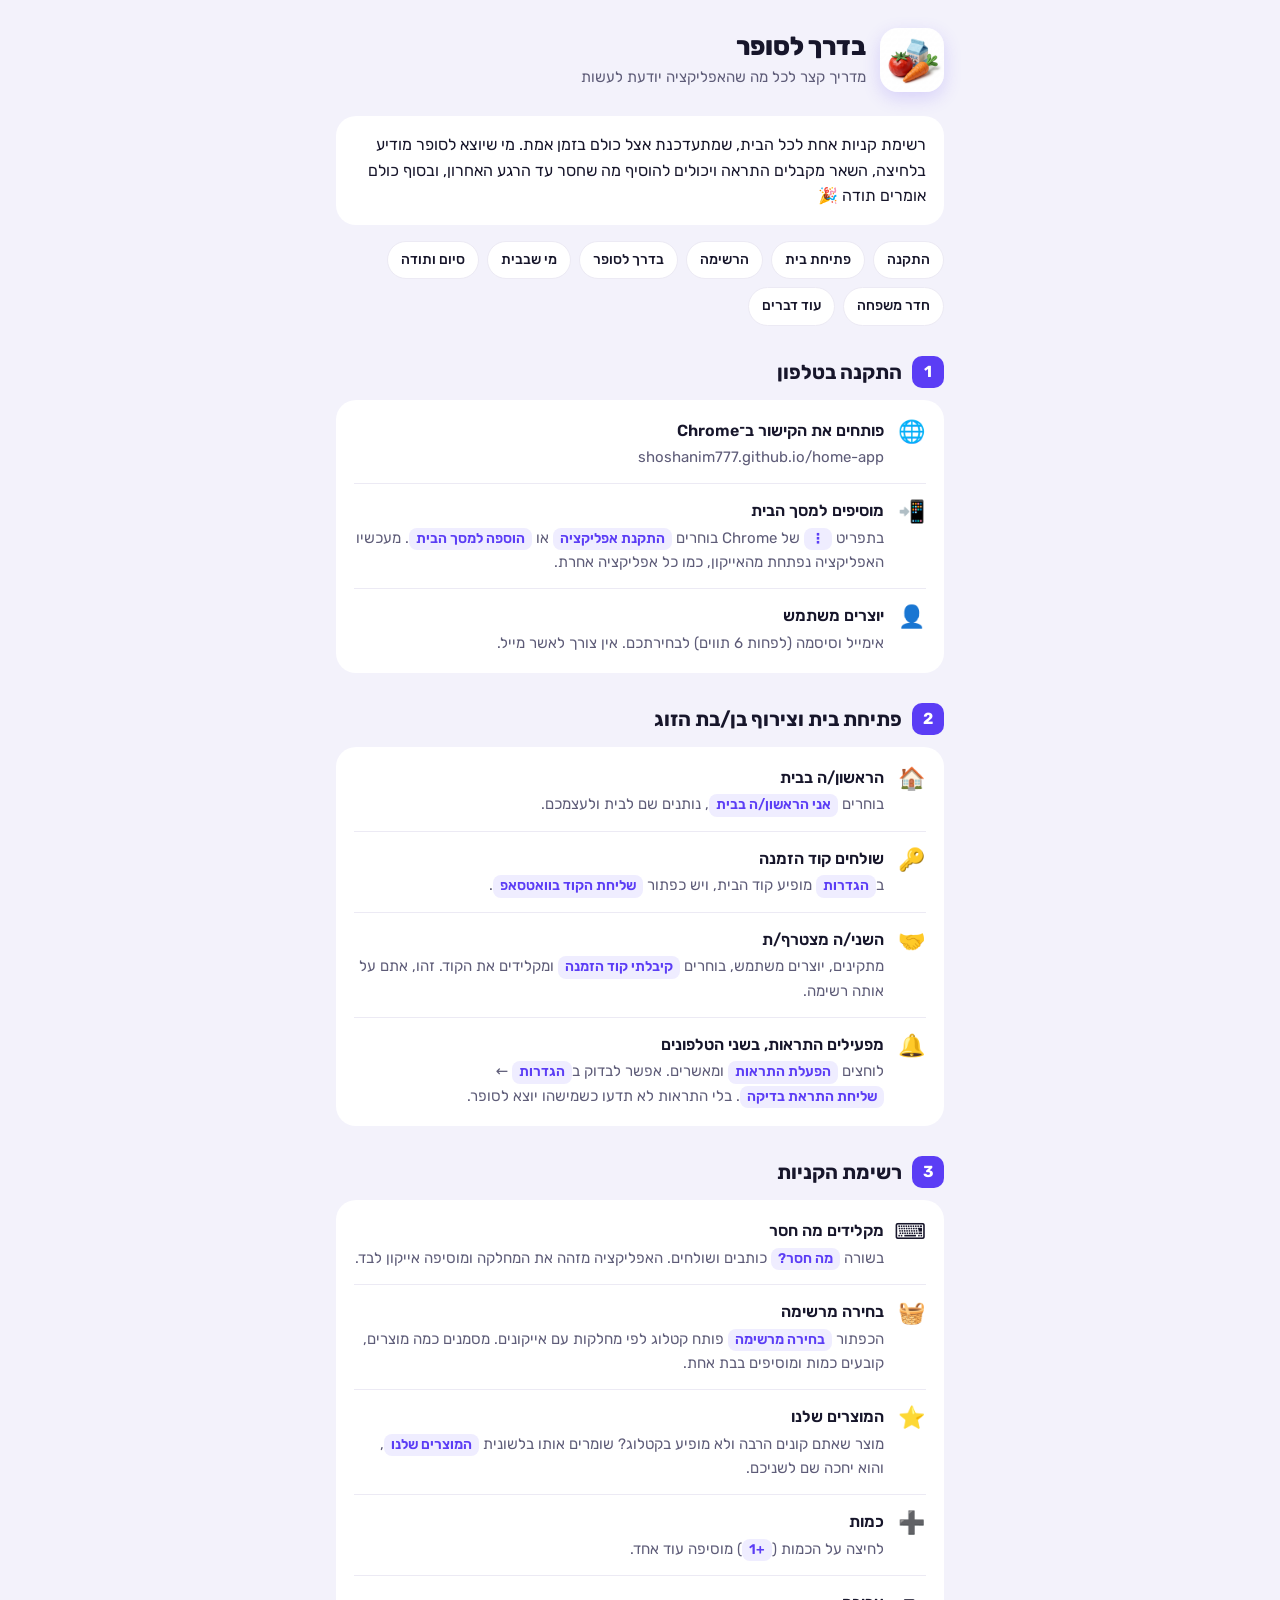
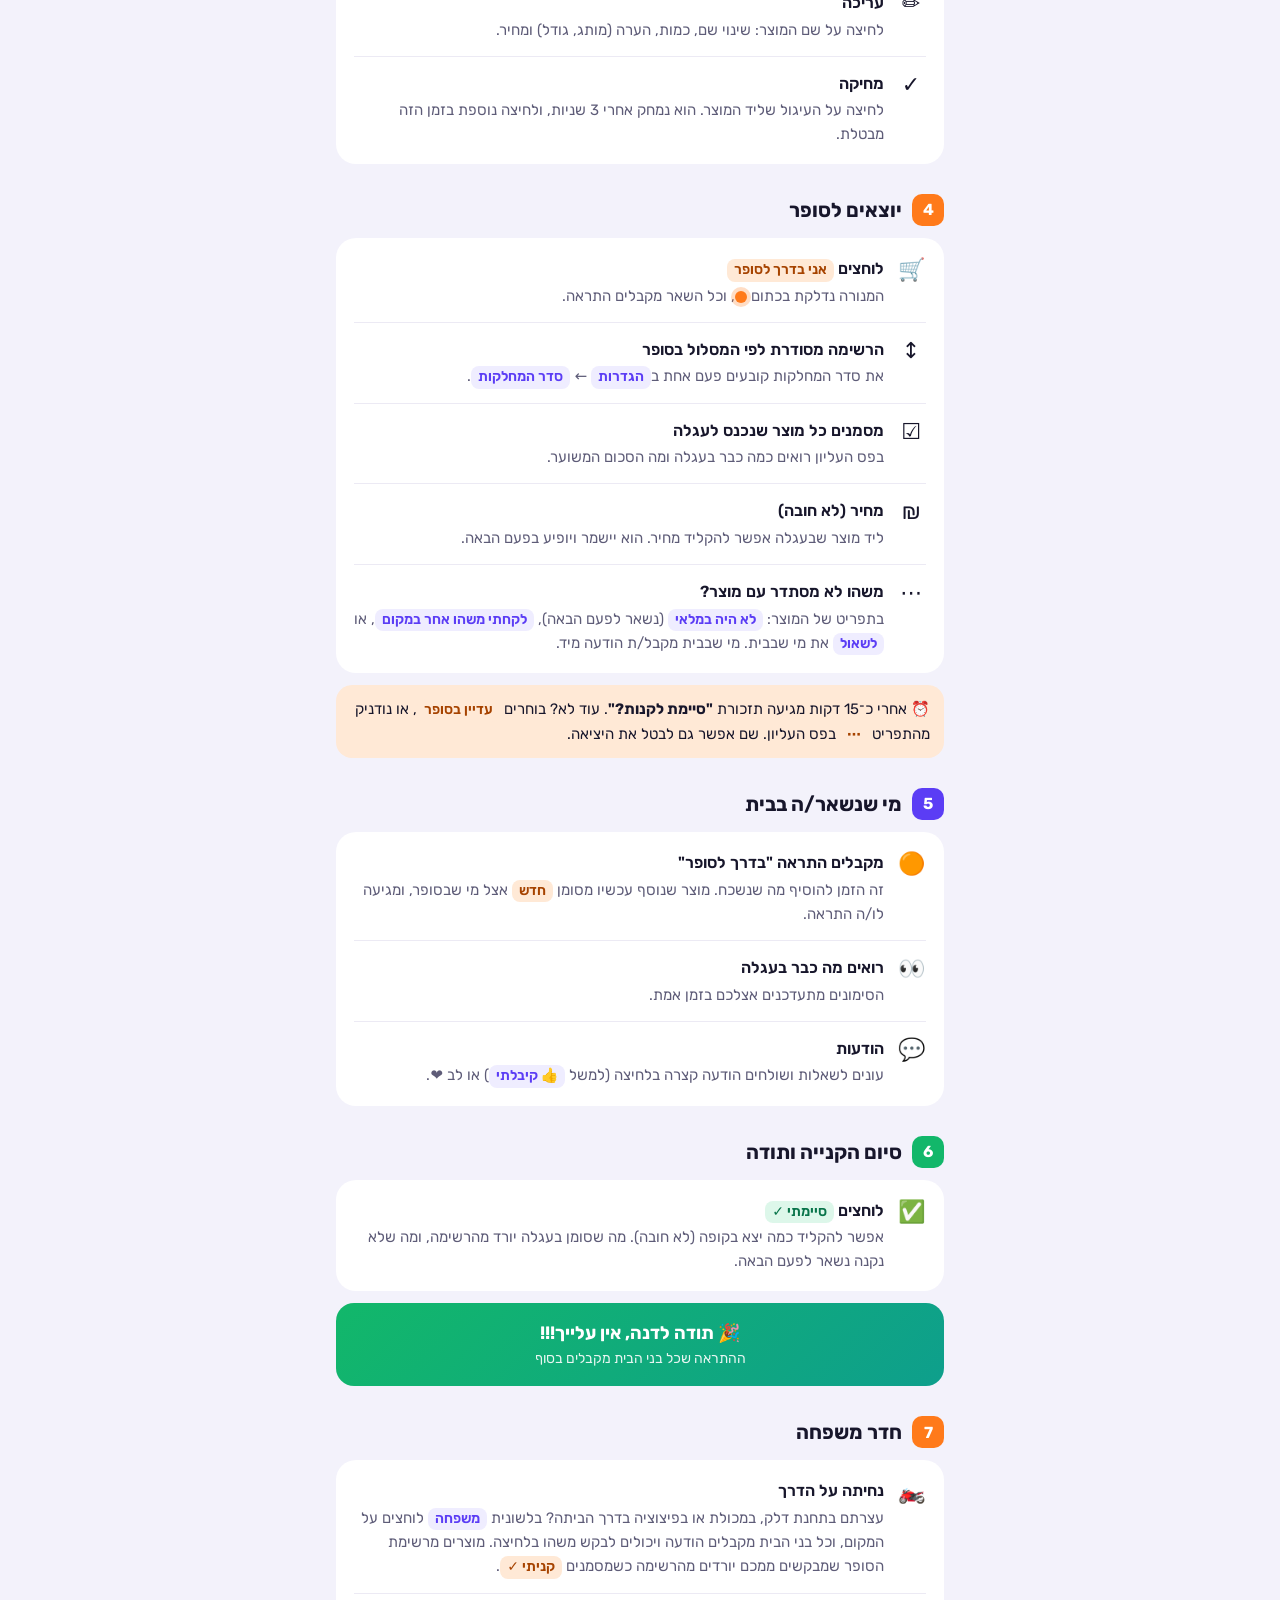
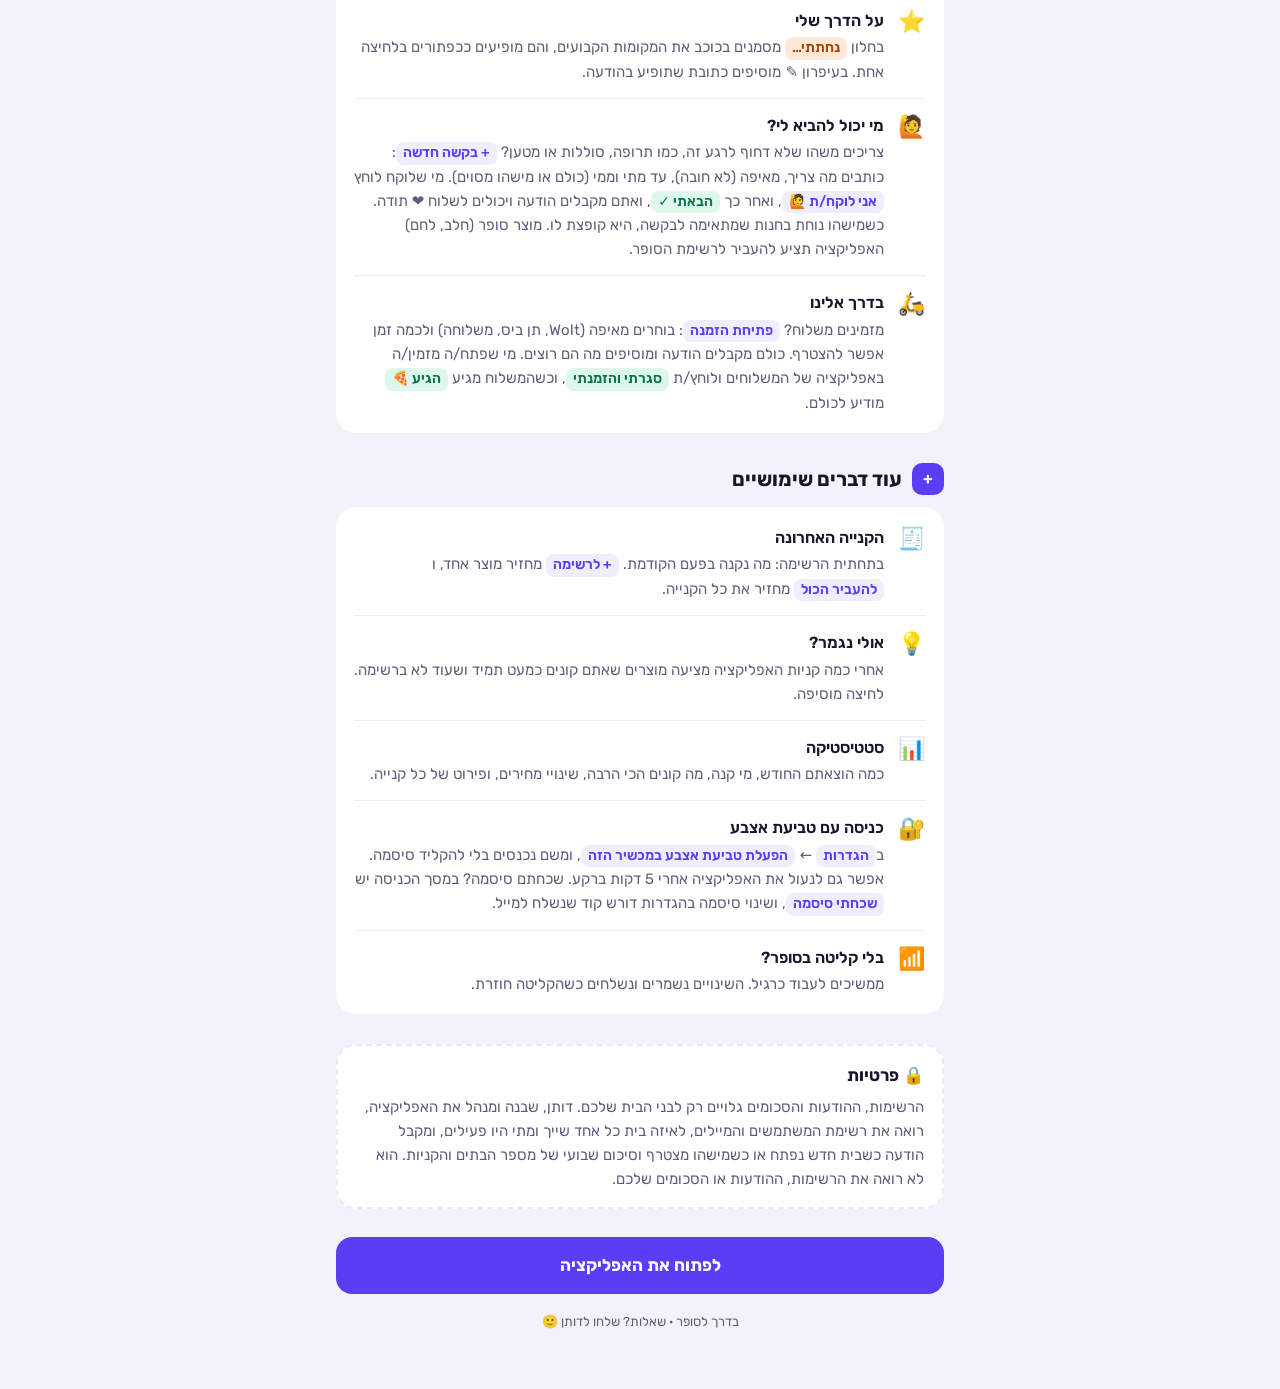
==== commit 60222a22: "Guide: fingerprint login, forgot password, password change Co-Authored-By: Claude Opus 5.5 <noreply@" ====
--- a/guide.html
+++ b/guide.html
@@ -141,6 +141,7 @@
       <div class="step"><span class="e">🧾</span><div><b>הקנייה האחרונה</b><p>בתחתית הרשימה: מה נקנה בפעם הקודמת. <span class="ui">+ לרשימה</span> מחזיר מוצר אחד, ו<span class="ui">להעביר הכול</span> מחזיר את כל הקנייה.</p></div></div>
       <div class="step"><span class="e">💡</span><div><b>אולי נגמר?</b><p>אחרי כמה קניות האפליקציה מציעה מוצרים שאתם קונים כמעט תמיד ושעוד לא ברשימה. לחיצה מוסיפה.</p></div></div>
       <div class="step"><span class="e">📊</span><div><b>סטטיסטיקה</b><p>כמה הוצאתם החודש, מי קנה, מה קונים הכי הרבה, שינויי מחירים, ופירוט של כל קנייה.</p></div></div>
+      <div class="step"><span class="e">🔐</span><div><b>כניסה עם טביעת אצבע</b><p>ב<span class="ui">הגדרות</span> ← <span class="ui">הפעלת טביעת אצבע במכשיר הזה</span>, ומשם נכנסים בלי להקליד סיסמה. אפשר גם לנעול את האפליקציה אחרי 5 דקות ברקע. שכחתם סיסמה? במסך הכניסה יש <span class="ui">שכחתי סיסמה</span>, ושינוי סיסמה בהגדרות דורש קוד שנשלח למייל.</p></div></div>
       <div class="step"><span class="e">📶</span><div><b>בלי קליטה בסופר?</b><p>ממשיכים לעבוד כרגיל. השינויים נשמרים ונשלחים כשהקליטה חוזרת.</p></div></div>
     </div>
   </section>
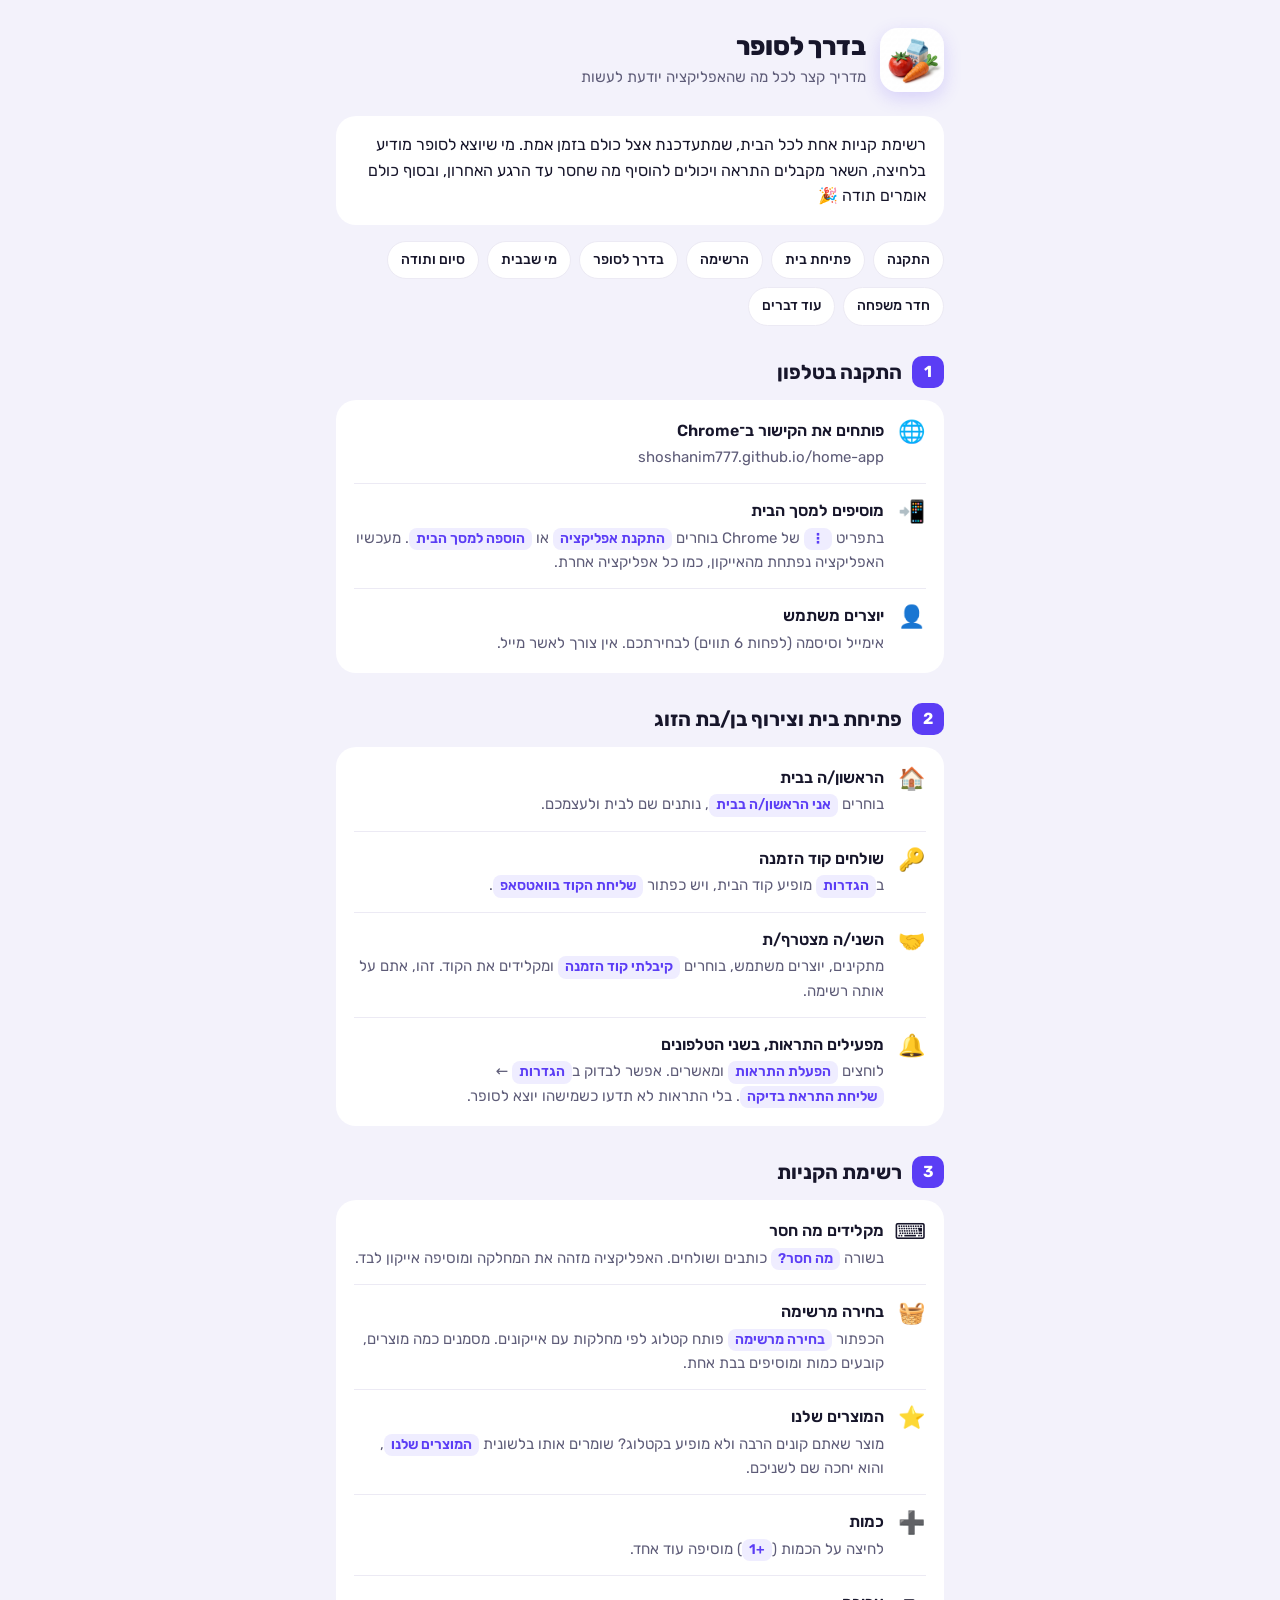
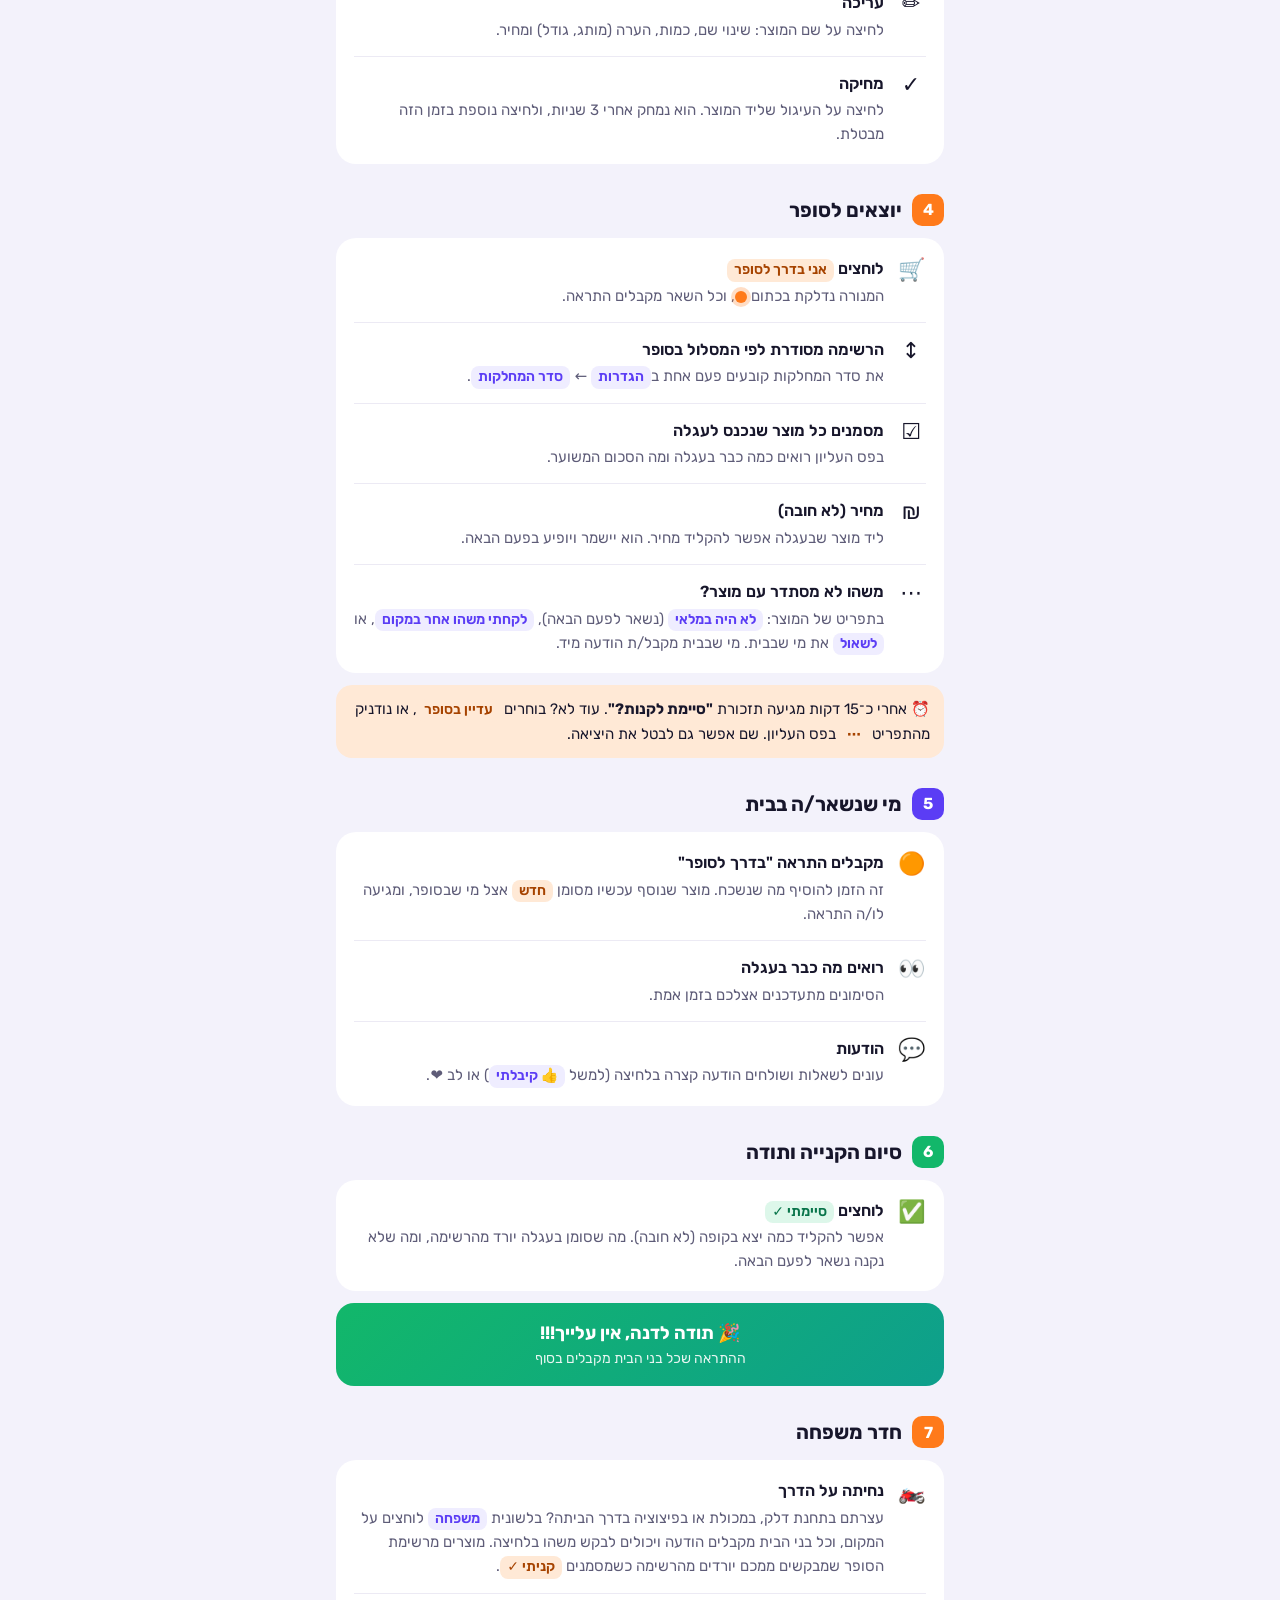
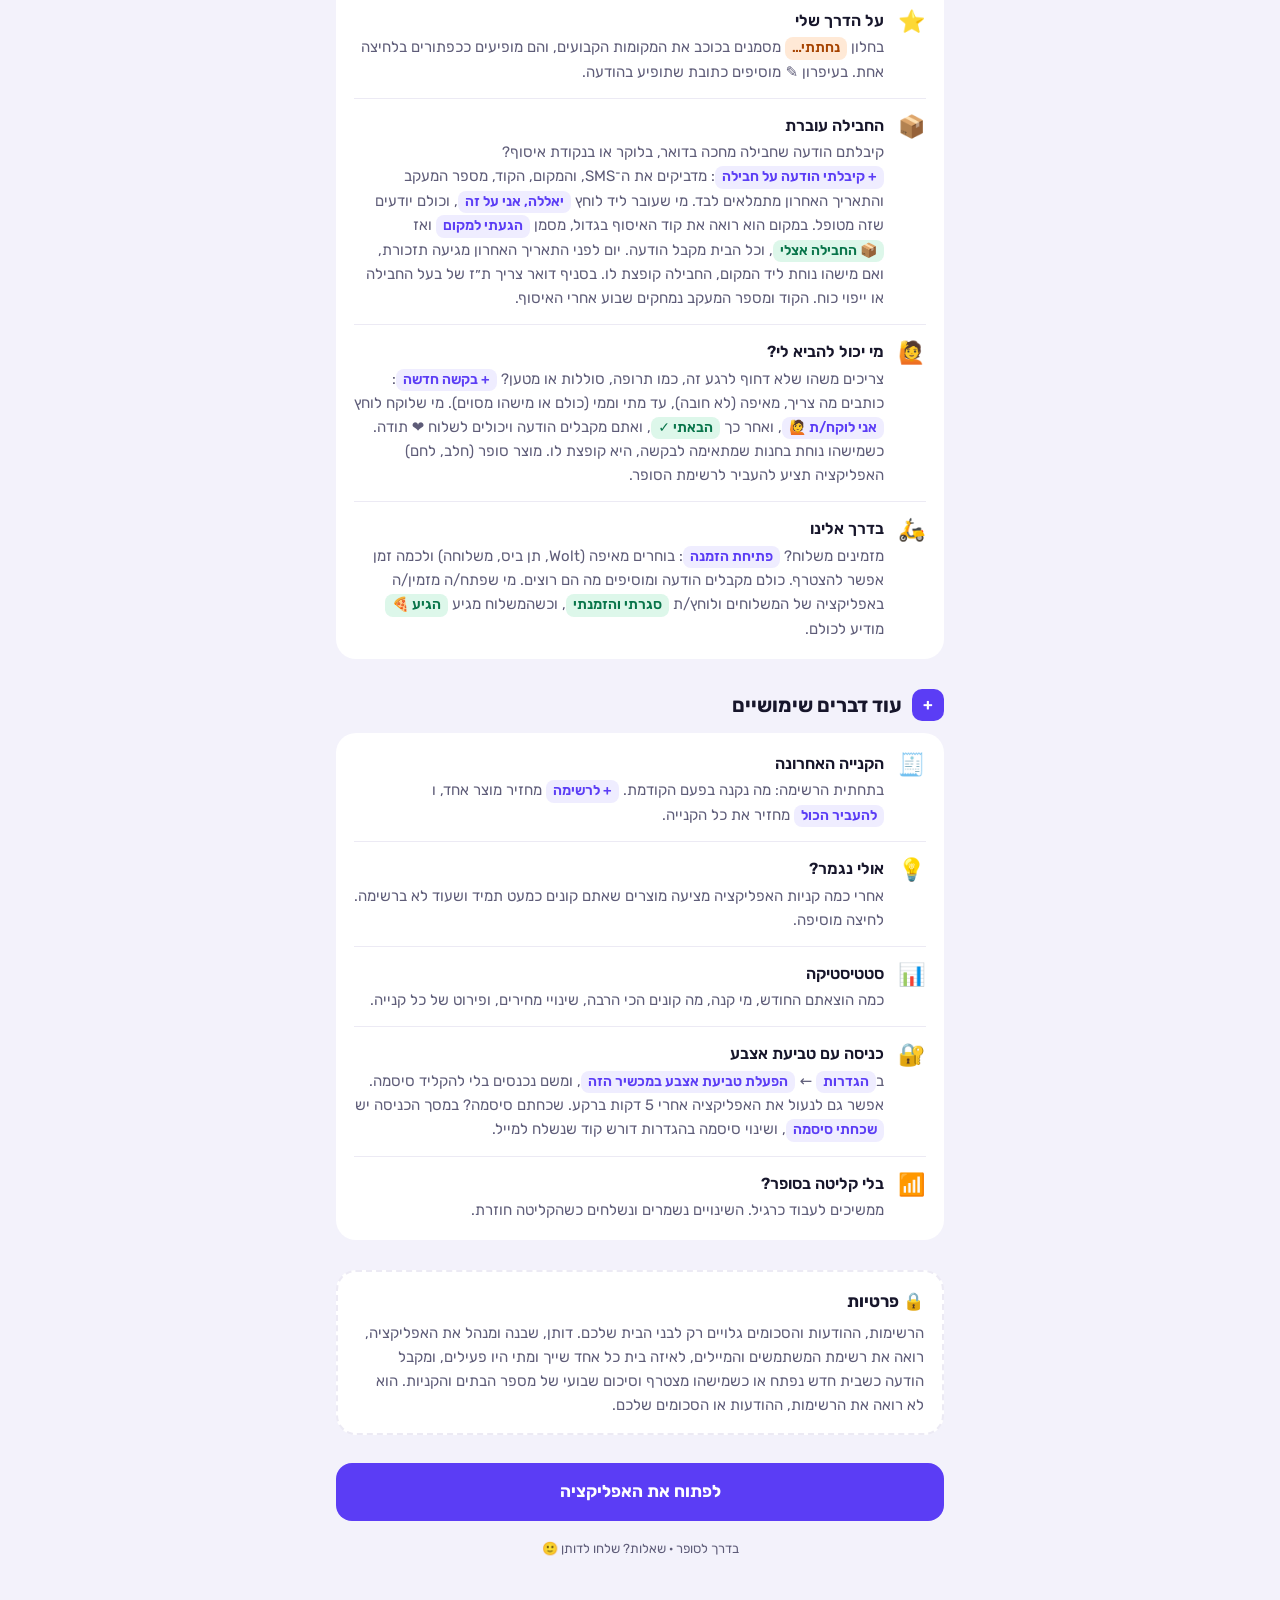
==== commit f50e7a8c: "v1.10.0: החבילה עוברת (packages waiting for pickup), one-time what's-new banner, guide Co-Authored-B" ====
--- a/guide.html
+++ b/guide.html
@@ -130,6 +130,7 @@
     <div class="card">
       <div class="step"><span class="e">🏍️</span><div><b>נחיתה על הדרך</b><p>עצרתם בתחנת דלק, במכולת או בפיצוציה בדרך הביתה? בלשונית <span class="ui">משפחה</span> לוחצים על המקום, וכל בני הבית מקבלים הודעה ויכולים לבקש משהו בלחיצה. מוצרים מרשימת הסופר שמבקשים ממכם יורדים מהרשימה כשמסמנים <span class="ui o">קניתי ✓</span>.</p></div></div>
       <div class="step"><span class="e">⭐</span><div><b>על הדרך שלי</b><p>בחלון <span class="ui o">נחתתי…</span> מסמנים בכוכב את המקומות הקבועים, והם מופיעים ככפתורים בלחיצה אחת. בעיפרון ✎ מוסיפים כתובת שתופיע בהודעה.</p></div></div>
+      <div class="step"><span class="e">📦</span><div><b>החבילה עוברת</b><p>קיבלתם הודעה שחבילה מחכה בדואר, בלוקר או בנקודת איסוף? <span class="ui">+ קיבלתי הודעה על חבילה</span>: מדביקים את ה־SMS, והמקום, הקוד, מספר המעקב והתאריך האחרון מתמלאים לבד. מי שעובר ליד לוחץ <span class="ui">יאללה, אני על זה</span>, וכולם יודעים שזה מטופל. במקום הוא רואה את קוד האיסוף בגדול, מסמן <span class="ui">הגעתי למקום</span> ואז <span class="ui g">📦 החבילה אצלי</span>, וכל הבית מקבל הודעה. יום לפני התאריך האחרון מגיעה תזכורת, ואם מישהו נוחת ליד המקום, החבילה קופצת לו. בסניף דואר צריך ת״ז של בעל החבילה או ייפוי כוח. הקוד ומספר המעקב נמחקים שבוע אחרי האיסוף.</p></div></div>
       <div class="step"><span class="e">🙋</span><div><b>מי יכול להביא לי?</b><p>צריכים משהו שלא דחוף לרגע זה, כמו תרופה, סוללות או מטען? <span class="ui">+ בקשה חדשה</span>: כותבים מה צריך, מאיפה (לא חובה), עד מתי וממי (כולם או מישהו מסוים). מי שלוקח לוחץ <span class="ui">אני לוקח/ת 🙋</span>, ואחר כך <span class="ui g">הבאתי ✓</span>, ואתם מקבלים הודעה ויכולים לשלוח ❤ תודה. כשמישהו נוחת בחנות שמתאימה לבקשה, היא קופצת לו. מוצר סופר (חלב, לחם) האפליקציה תציע להעביר לרשימת הסופר.</p></div></div>
       <div class="step"><span class="e">🛵</span><div><b>בדרך אלינו</b><p>מזמינים משלוח? <span class="ui">פתיחת הזמנה</span>: בוחרים מאיפה (Wolt, תן ביס, משלוחה) ולכמה זמן אפשר להצטרף. כולם מקבלים הודעה ומוסיפים מה הם רוצים. מי שפתח/ה מזמין/ה באפליקציה של המשלוחים ולוחץ/ת <span class="ui g">סגרתי והזמנתי</span>, וכשהמשלוח מגיע <span class="ui g">הגיע 🍕</span> מודיע לכולם.</p></div></div>
     </div>
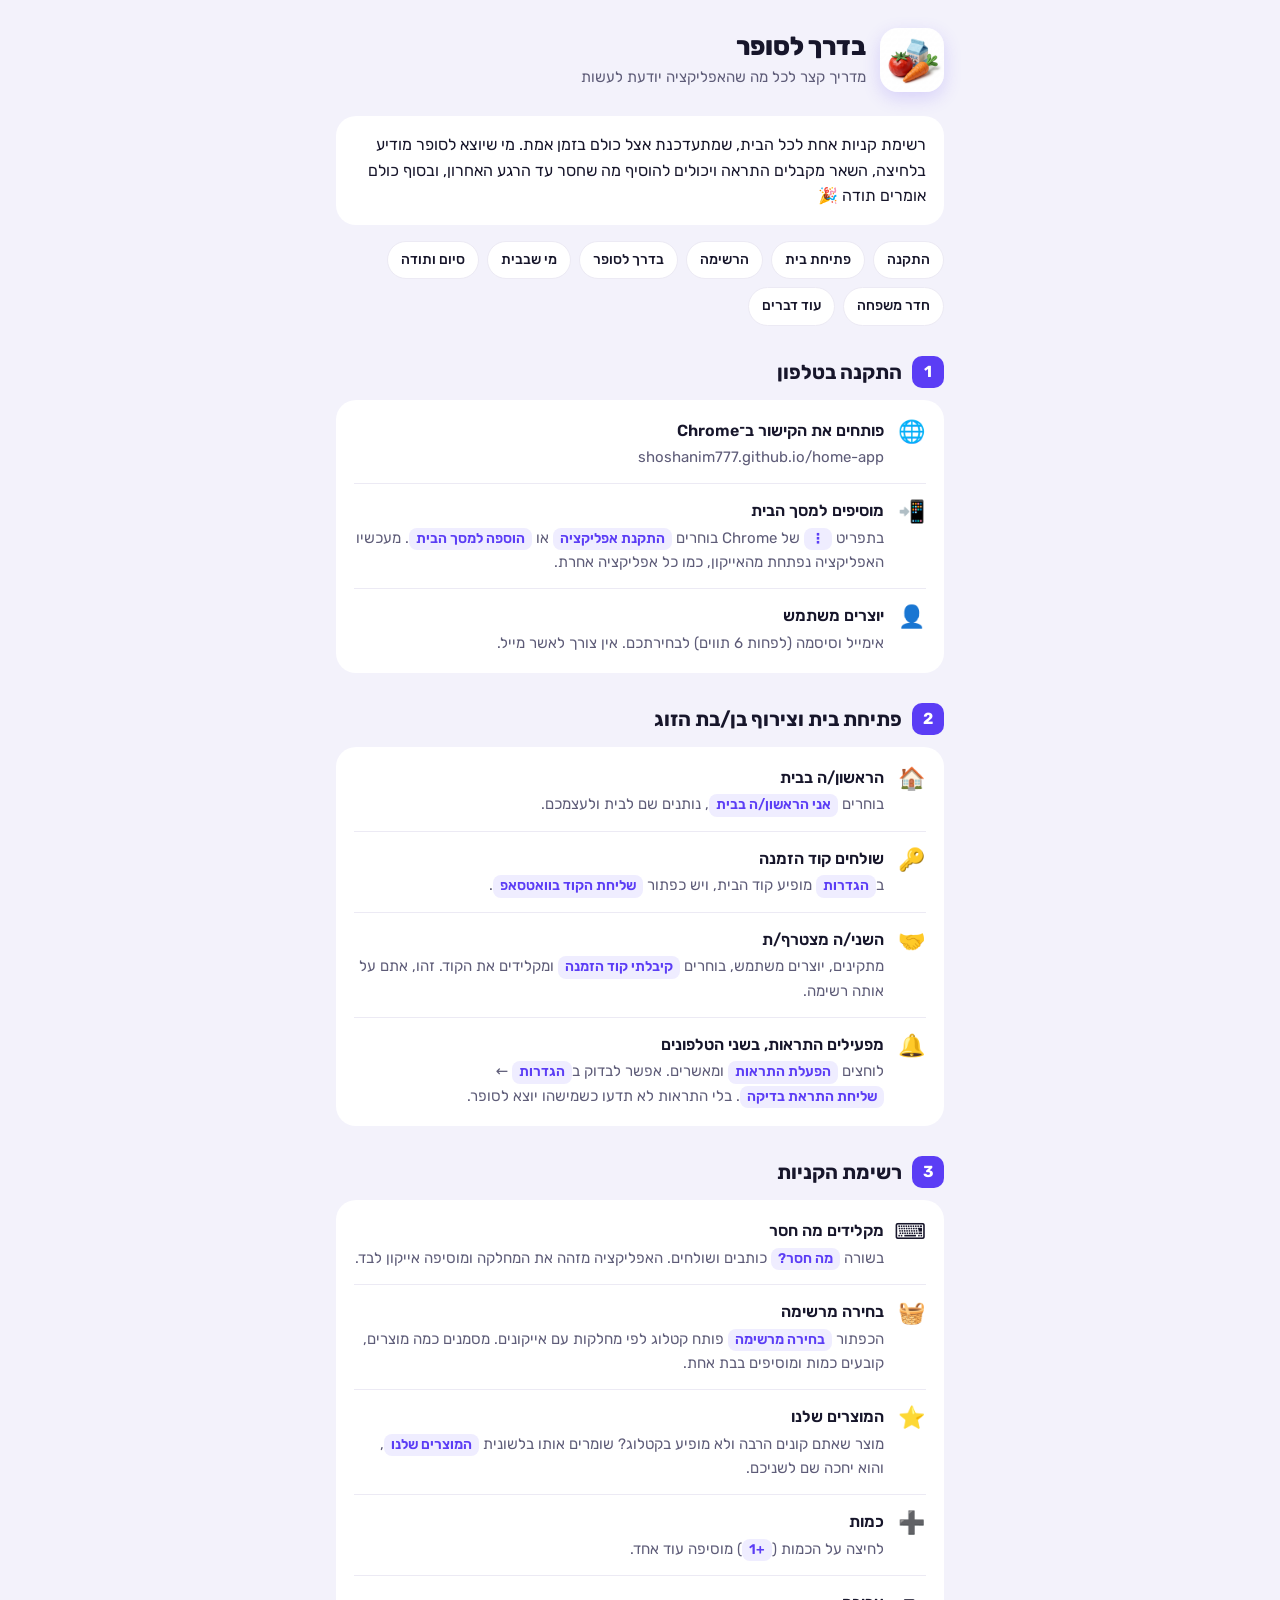
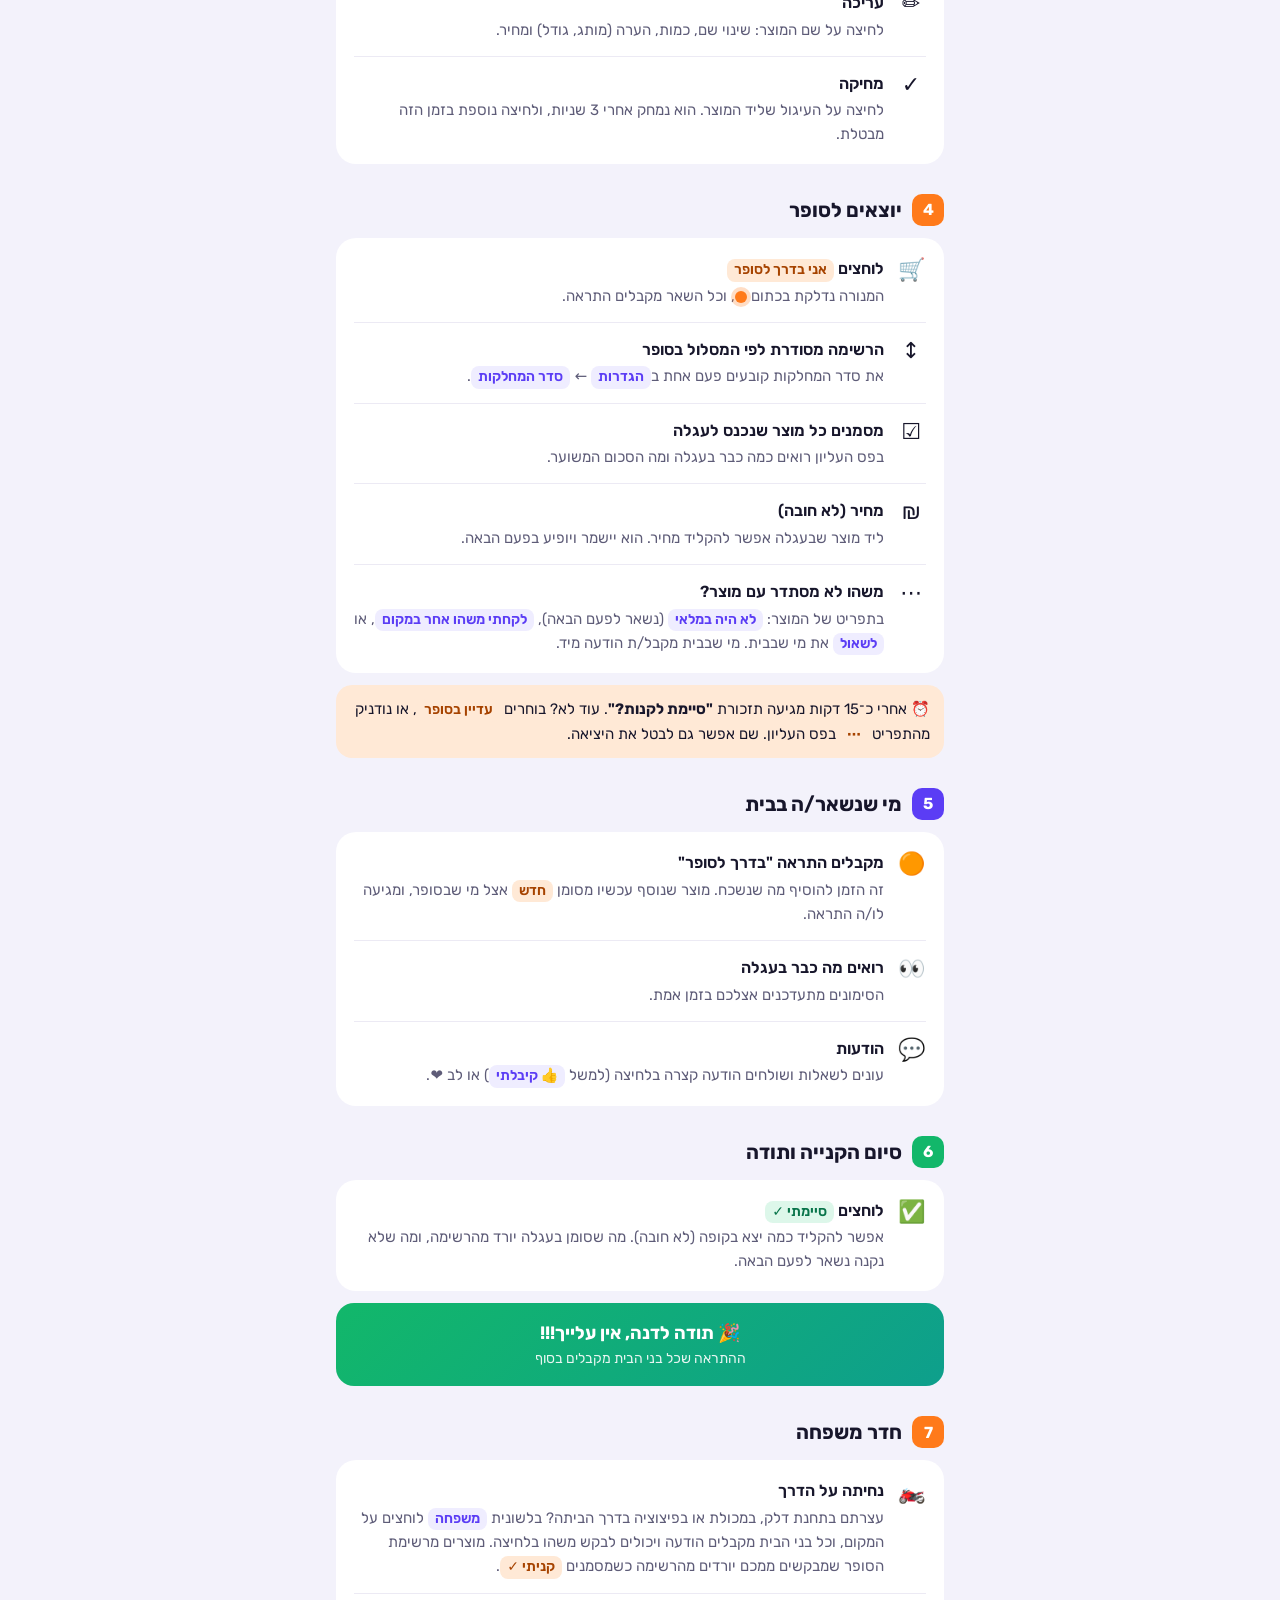
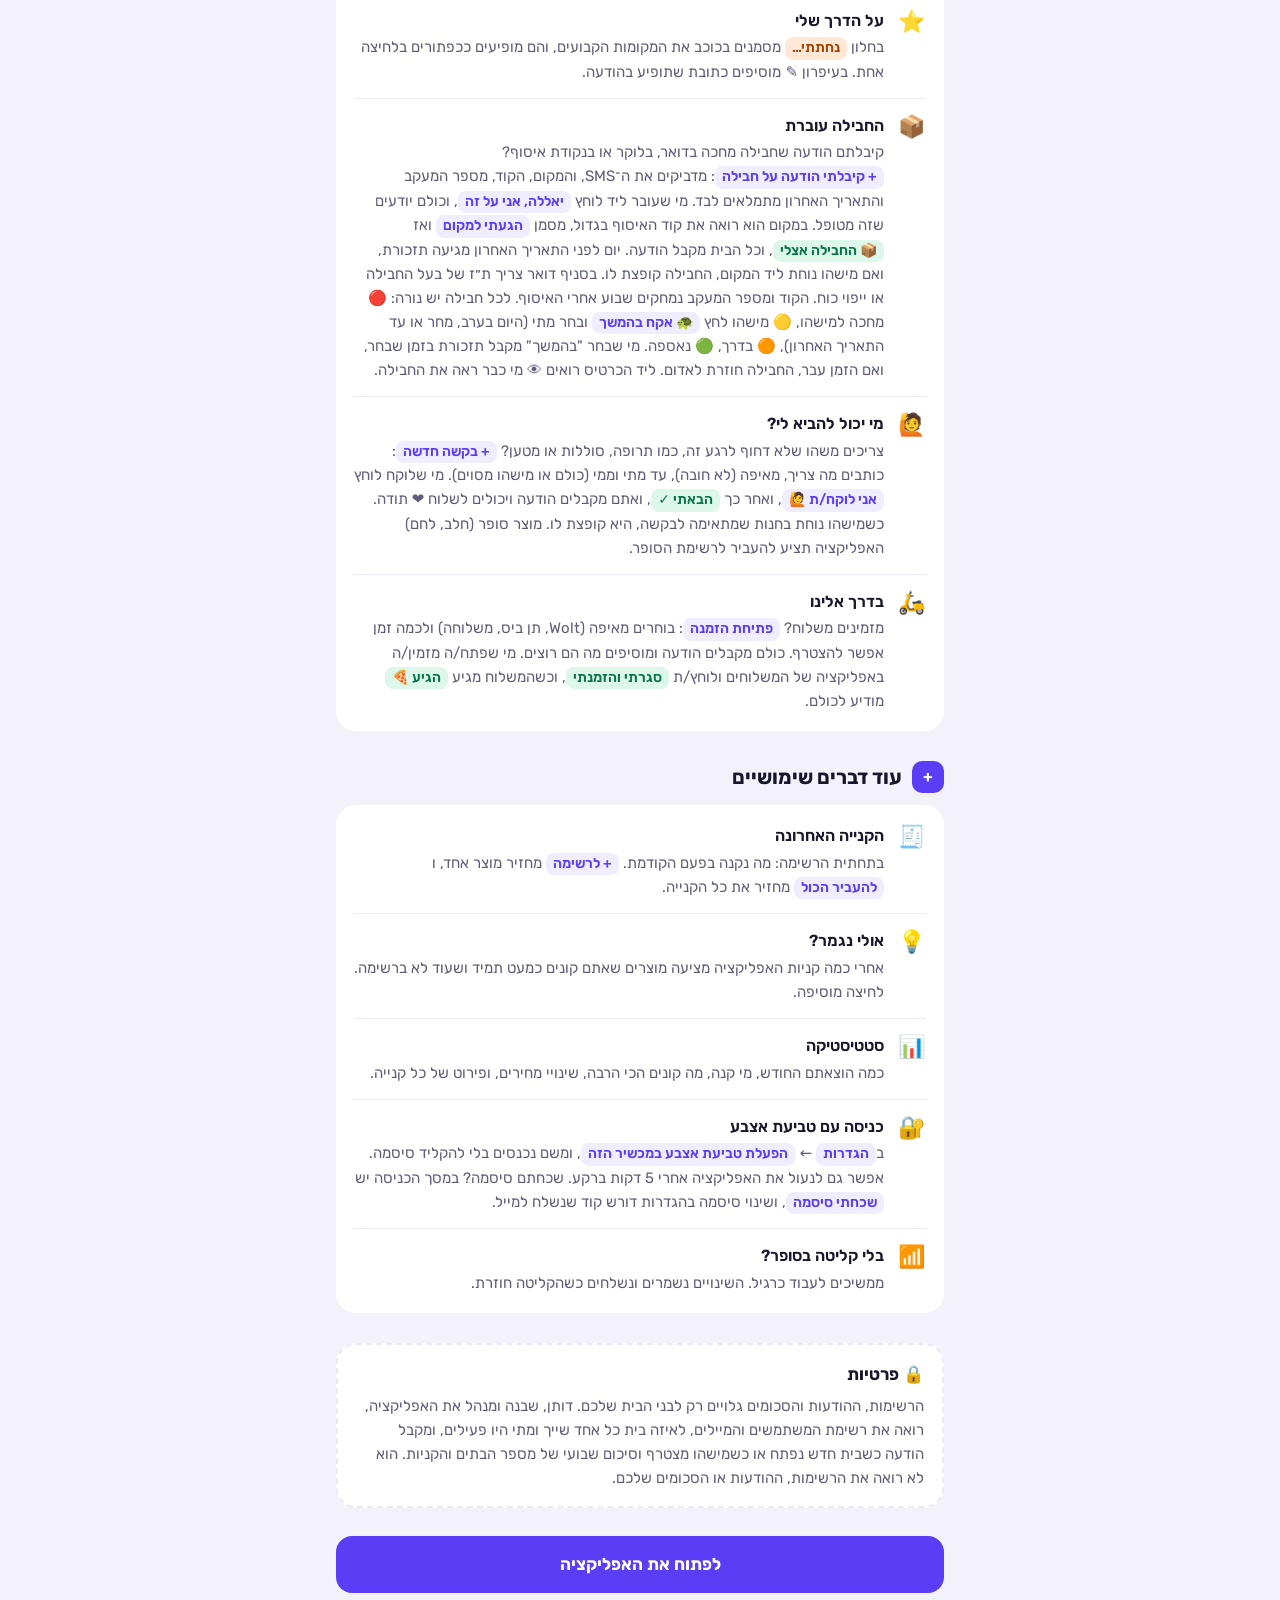
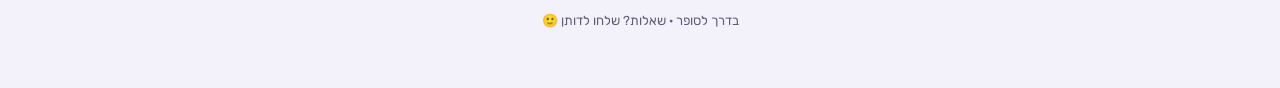
==== commit e19ff57f: "v1.11.0: package light (red/yellow/orange/green), 'אקח בהמשך' with reminder and expiry, seen by, red" ====
--- a/guide.html
+++ b/guide.html
@@ -130,7 +130,7 @@
     <div class="card">
       <div class="step"><span class="e">🏍️</span><div><b>נחיתה על הדרך</b><p>עצרתם בתחנת דלק, במכולת או בפיצוציה בדרך הביתה? בלשונית <span class="ui">משפחה</span> לוחצים על המקום, וכל בני הבית מקבלים הודעה ויכולים לבקש משהו בלחיצה. מוצרים מרשימת הסופר שמבקשים ממכם יורדים מהרשימה כשמסמנים <span class="ui o">קניתי ✓</span>.</p></div></div>
       <div class="step"><span class="e">⭐</span><div><b>על הדרך שלי</b><p>בחלון <span class="ui o">נחתתי…</span> מסמנים בכוכב את המקומות הקבועים, והם מופיעים ככפתורים בלחיצה אחת. בעיפרון ✎ מוסיפים כתובת שתופיע בהודעה.</p></div></div>
-      <div class="step"><span class="e">📦</span><div><b>החבילה עוברת</b><p>קיבלתם הודעה שחבילה מחכה בדואר, בלוקר או בנקודת איסוף? <span class="ui">+ קיבלתי הודעה על חבילה</span>: מדביקים את ה־SMS, והמקום, הקוד, מספר המעקב והתאריך האחרון מתמלאים לבד. מי שעובר ליד לוחץ <span class="ui">יאללה, אני על זה</span>, וכולם יודעים שזה מטופל. במקום הוא רואה את קוד האיסוף בגדול, מסמן <span class="ui">הגעתי למקום</span> ואז <span class="ui g">📦 החבילה אצלי</span>, וכל הבית מקבל הודעה. יום לפני התאריך האחרון מגיעה תזכורת, ואם מישהו נוחת ליד המקום, החבילה קופצת לו. בסניף דואר צריך ת״ז של בעל החבילה או ייפוי כוח. הקוד ומספר המעקב נמחקים שבוע אחרי האיסוף.</p></div></div>
+      <div class="step"><span class="e">📦</span><div><b>החבילה עוברת</b><p>קיבלתם הודעה שחבילה מחכה בדואר, בלוקר או בנקודת איסוף? <span class="ui">+ קיבלתי הודעה על חבילה</span>: מדביקים את ה־SMS, והמקום, הקוד, מספר המעקב והתאריך האחרון מתמלאים לבד. מי שעובר ליד לוחץ <span class="ui">יאללה, אני על זה</span>, וכולם יודעים שזה מטופל. במקום הוא רואה את קוד האיסוף בגדול, מסמן <span class="ui">הגעתי למקום</span> ואז <span class="ui g">📦 החבילה אצלי</span>, וכל הבית מקבל הודעה. יום לפני התאריך האחרון מגיעה תזכורת, ואם מישהו נוחת ליד המקום, החבילה קופצת לו. בסניף דואר צריך ת״ז של בעל החבילה או ייפוי כוח. הקוד ומספר המעקב נמחקים שבוע אחרי האיסוף. לכל חבילה יש נורה: 🔴 מחכה למישהו, 🟡 מישהו לחץ <span class="ui">🐢 אקח בהמשך</span> ובחר מתי (היום בערב, מחר או עד התאריך האחרון), 🟠 בדרך, 🟢 נאספה. מי שבחר "בהמשך" מקבל תזכורת בזמן שבחר, ואם הזמן עבר, החבילה חוזרת לאדום. ליד הכרטיס רואים 👁 מי כבר ראה את החבילה.</p></div></div>
       <div class="step"><span class="e">🙋</span><div><b>מי יכול להביא לי?</b><p>צריכים משהו שלא דחוף לרגע זה, כמו תרופה, סוללות או מטען? <span class="ui">+ בקשה חדשה</span>: כותבים מה צריך, מאיפה (לא חובה), עד מתי וממי (כולם או מישהו מסוים). מי שלוקח לוחץ <span class="ui">אני לוקח/ת 🙋</span>, ואחר כך <span class="ui g">הבאתי ✓</span>, ואתם מקבלים הודעה ויכולים לשלוח ❤ תודה. כשמישהו נוחת בחנות שמתאימה לבקשה, היא קופצת לו. מוצר סופר (חלב, לחם) האפליקציה תציע להעביר לרשימת הסופר.</p></div></div>
       <div class="step"><span class="e">🛵</span><div><b>בדרך אלינו</b><p>מזמינים משלוח? <span class="ui">פתיחת הזמנה</span>: בוחרים מאיפה (Wolt, תן ביס, משלוחה) ולכמה זמן אפשר להצטרף. כולם מקבלים הודעה ומוסיפים מה הם רוצים. מי שפתח/ה מזמין/ה באפליקציה של המשלוחים ולוחץ/ת <span class="ui g">סגרתי והזמנתי</span>, וכשהמשלוח מגיע <span class="ui g">הגיע 🍕</span> מודיע לכולם.</p></div></div>
     </div>
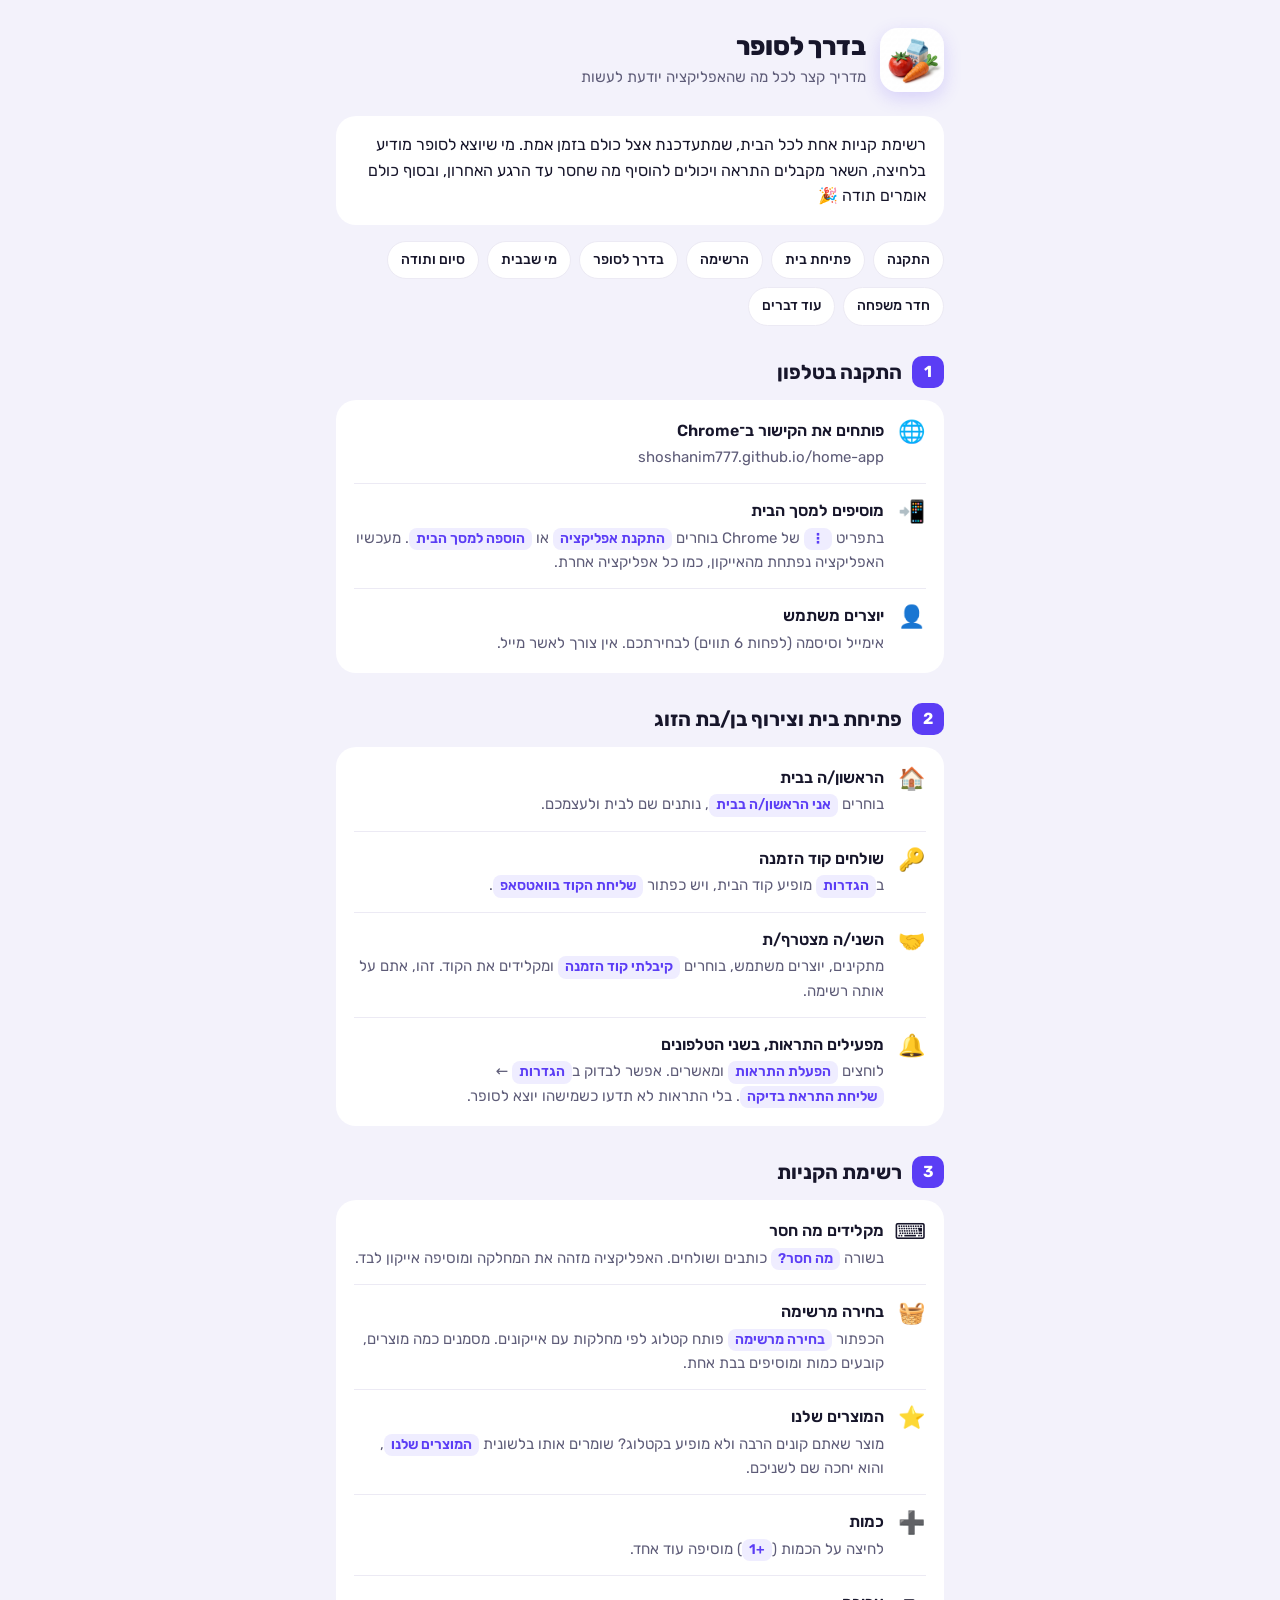
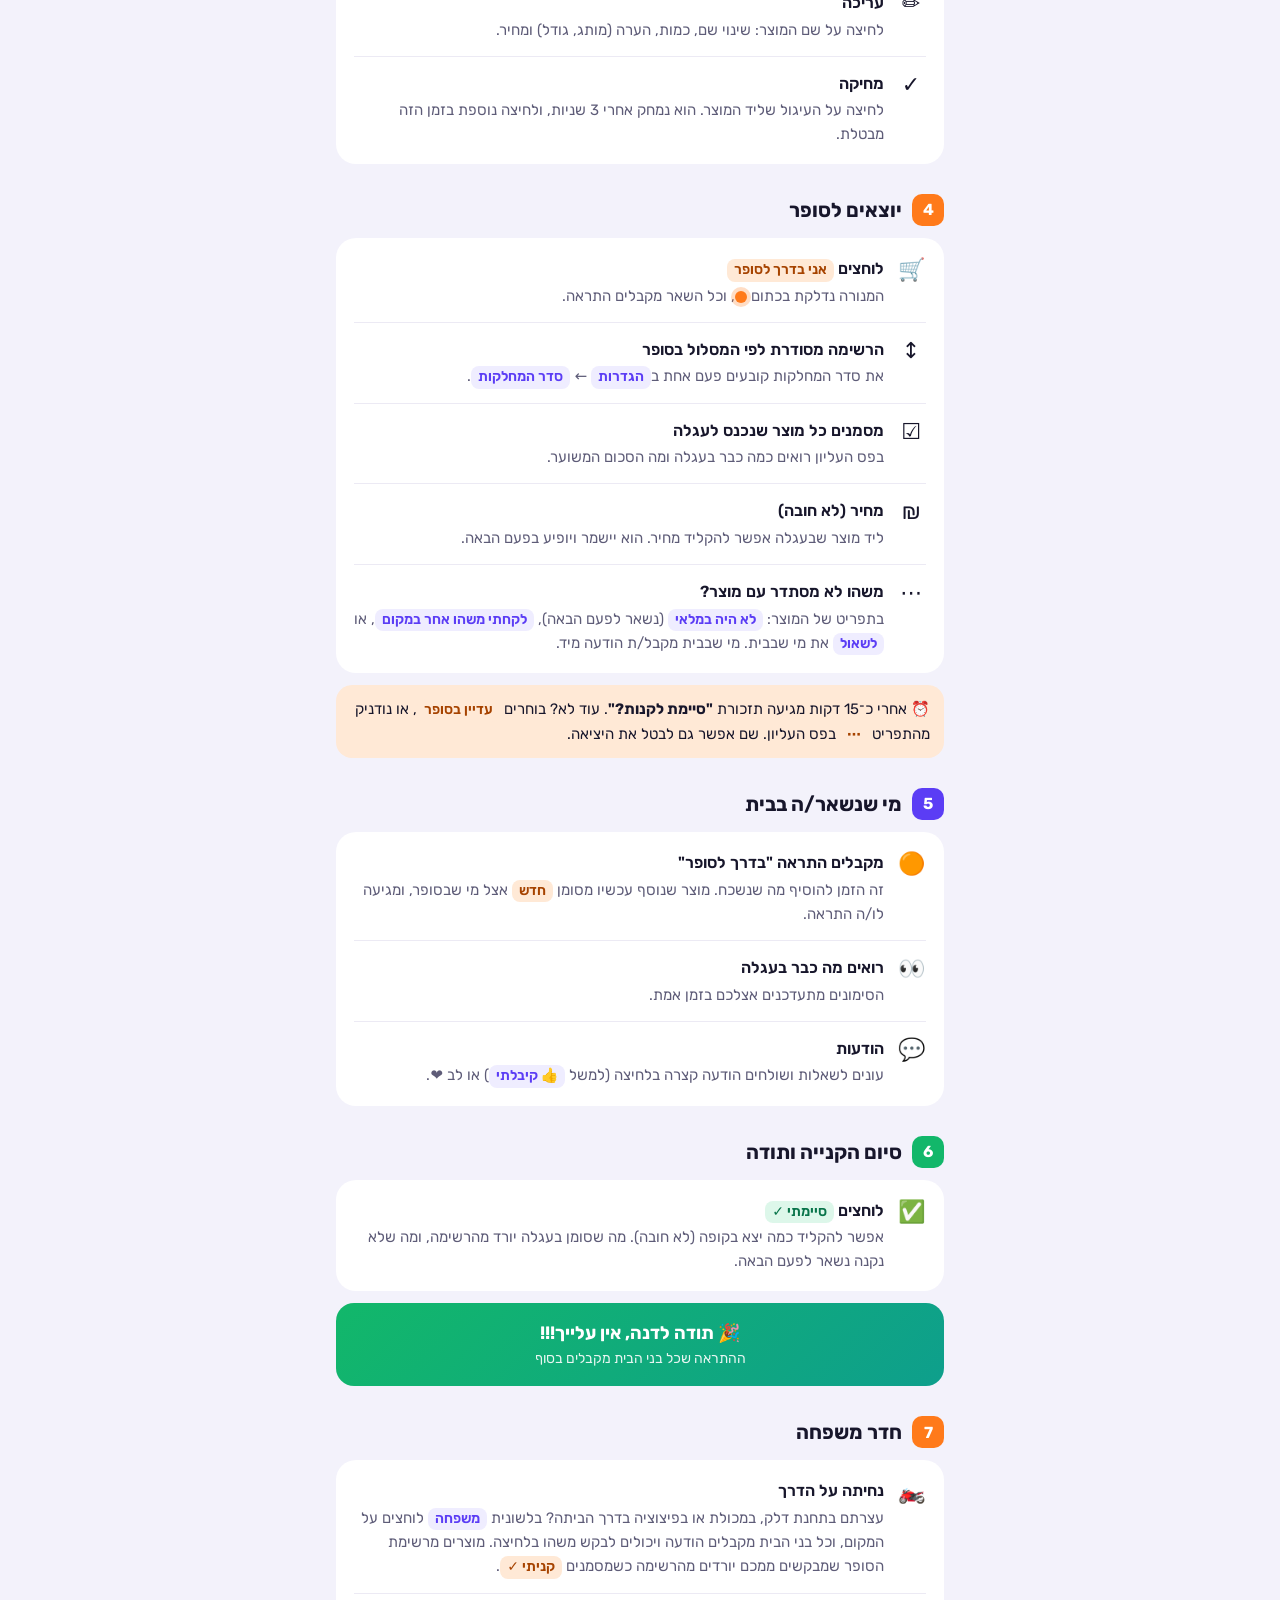
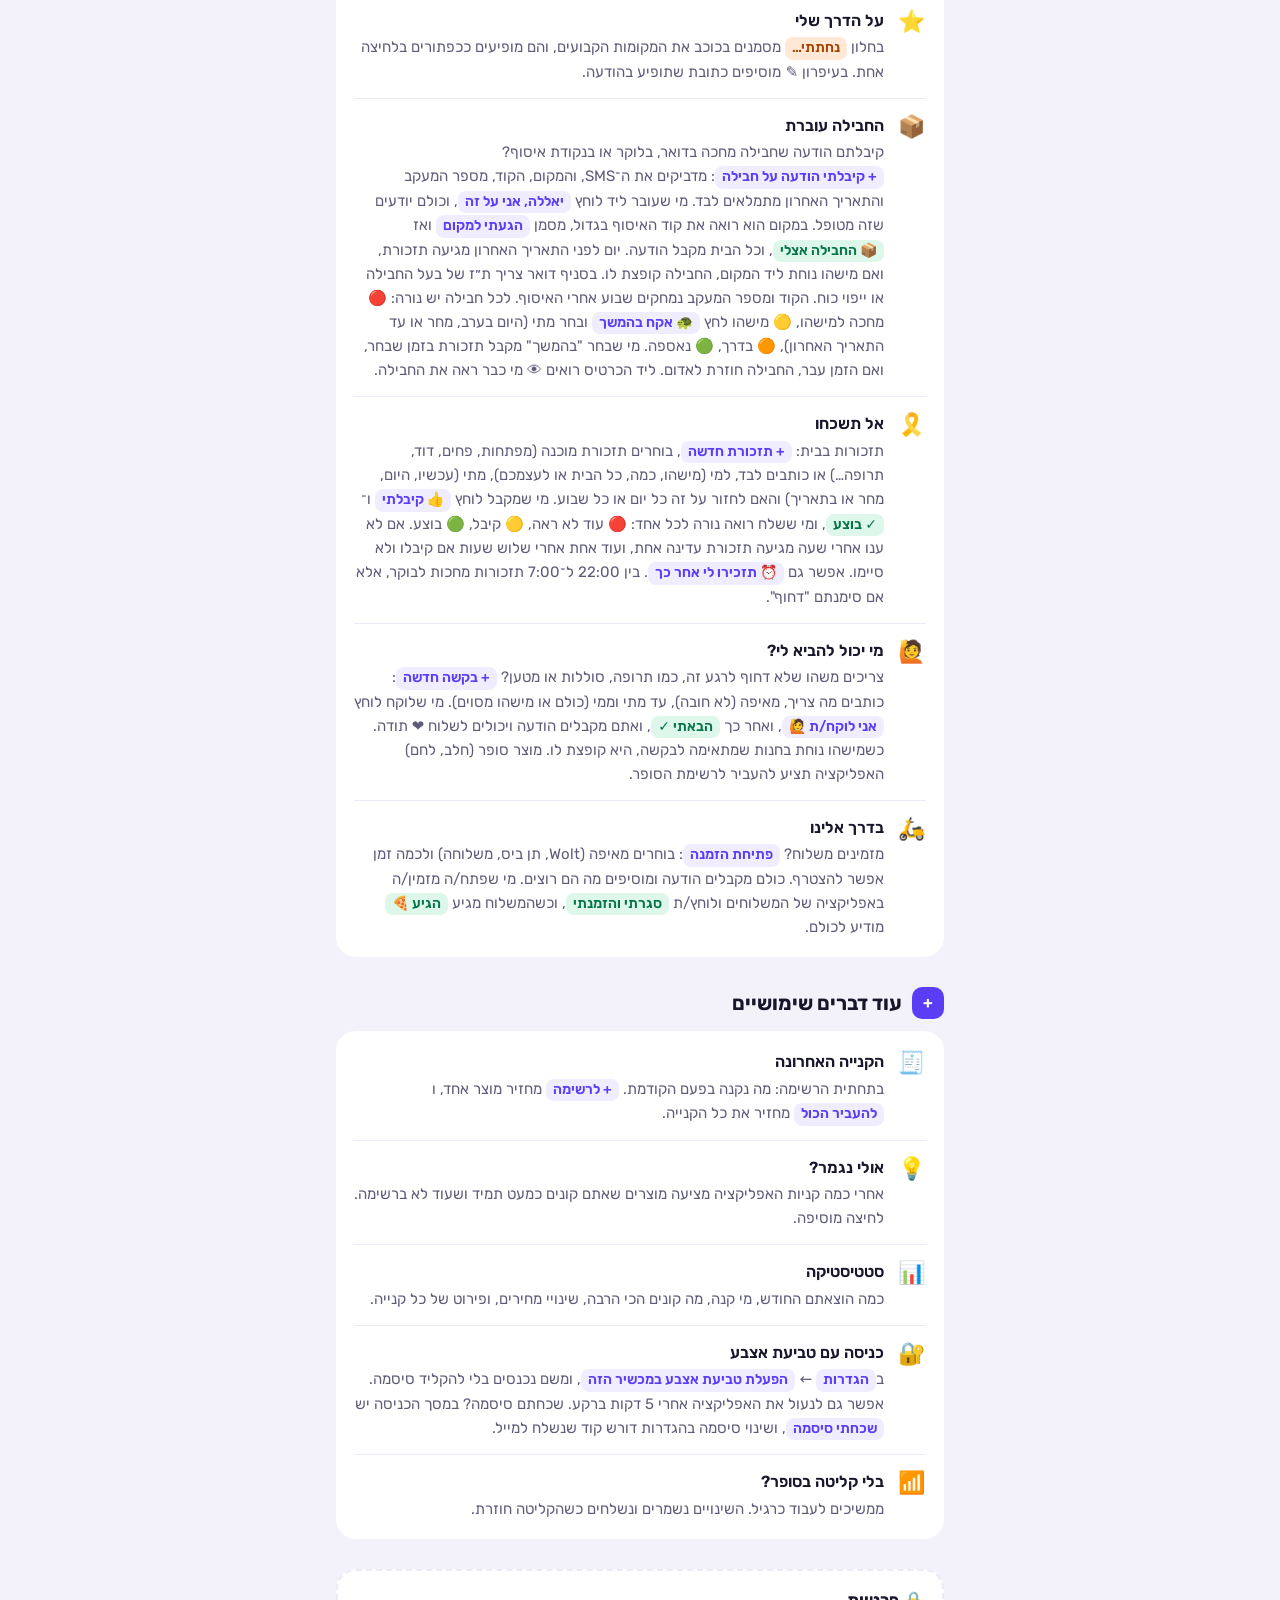
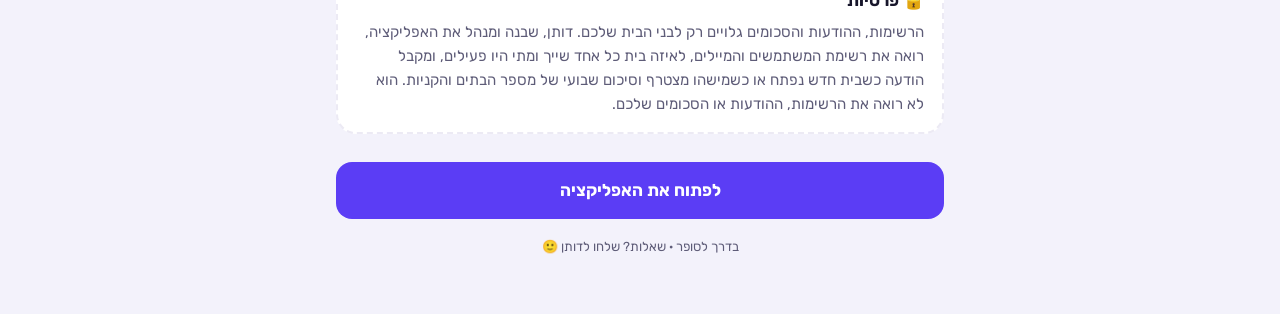
==== commit bcc4a59c: "v1.12.0: אל תשכחו — family reminders (to someone / a few / the house, now or later, daily/weekly, go" ====
--- a/guide.html
+++ b/guide.html
@@ -131,6 +131,7 @@
       <div class="step"><span class="e">🏍️</span><div><b>נחיתה על הדרך</b><p>עצרתם בתחנת דלק, במכולת או בפיצוציה בדרך הביתה? בלשונית <span class="ui">משפחה</span> לוחצים על המקום, וכל בני הבית מקבלים הודעה ויכולים לבקש משהו בלחיצה. מוצרים מרשימת הסופר שמבקשים ממכם יורדים מהרשימה כשמסמנים <span class="ui o">קניתי ✓</span>.</p></div></div>
       <div class="step"><span class="e">⭐</span><div><b>על הדרך שלי</b><p>בחלון <span class="ui o">נחתתי…</span> מסמנים בכוכב את המקומות הקבועים, והם מופיעים ככפתורים בלחיצה אחת. בעיפרון ✎ מוסיפים כתובת שתופיע בהודעה.</p></div></div>
       <div class="step"><span class="e">📦</span><div><b>החבילה עוברת</b><p>קיבלתם הודעה שחבילה מחכה בדואר, בלוקר או בנקודת איסוף? <span class="ui">+ קיבלתי הודעה על חבילה</span>: מדביקים את ה־SMS, והמקום, הקוד, מספר המעקב והתאריך האחרון מתמלאים לבד. מי שעובר ליד לוחץ <span class="ui">יאללה, אני על זה</span>, וכולם יודעים שזה מטופל. במקום הוא רואה את קוד האיסוף בגדול, מסמן <span class="ui">הגעתי למקום</span> ואז <span class="ui g">📦 החבילה אצלי</span>, וכל הבית מקבל הודעה. יום לפני התאריך האחרון מגיעה תזכורת, ואם מישהו נוחת ליד המקום, החבילה קופצת לו. בסניף דואר צריך ת״ז של בעל החבילה או ייפוי כוח. הקוד ומספר המעקב נמחקים שבוע אחרי האיסוף. לכל חבילה יש נורה: 🔴 מחכה למישהו, 🟡 מישהו לחץ <span class="ui">🐢 אקח בהמשך</span> ובחר מתי (היום בערב, מחר או עד התאריך האחרון), 🟠 בדרך, 🟢 נאספה. מי שבחר "בהמשך" מקבל תזכורת בזמן שבחר, ואם הזמן עבר, החבילה חוזרת לאדום. ליד הכרטיס רואים 👁 מי כבר ראה את החבילה.</p></div></div>
+      <div class="step"><span class="e">🎗️</span><div><b>אל תשכחו</b><p>תזכורות בבית: <span class="ui">+ תזכורת חדשה</span>, בוחרים תזכורת מוכנה (מפתחות, פחים, דוד, תרופה…) או כותבים לבד, למי (מישהו, כמה, כל הבית או לעצמכם), מתי (עכשיו, היום, מחר או בתאריך) והאם לחזור על זה כל יום או כל שבוע. מי שמקבל לוחץ <span class="ui">👍 קיבלתי</span> ו־<span class="ui g">✓ בוצע</span>, ומי ששלח רואה נורה לכל אחד: 🔴 עוד לא ראה, 🟡 קיבל, 🟢 בוצע. אם לא ענו אחרי שעה מגיעה תזכורת עדינה אחת, ועוד אחת אחרי שלוש שעות אם קיבלו ולא סיימו. אפשר גם <span class="ui">⏰ תזכירו לי אחר כך</span>. בין 22:00 ל־7:00 תזכורות מחכות לבוקר, אלא אם סימנתם "דחוף".</p></div></div>
       <div class="step"><span class="e">🙋</span><div><b>מי יכול להביא לי?</b><p>צריכים משהו שלא דחוף לרגע זה, כמו תרופה, סוללות או מטען? <span class="ui">+ בקשה חדשה</span>: כותבים מה צריך, מאיפה (לא חובה), עד מתי וממי (כולם או מישהו מסוים). מי שלוקח לוחץ <span class="ui">אני לוקח/ת 🙋</span>, ואחר כך <span class="ui g">הבאתי ✓</span>, ואתם מקבלים הודעה ויכולים לשלוח ❤ תודה. כשמישהו נוחת בחנות שמתאימה לבקשה, היא קופצת לו. מוצר סופר (חלב, לחם) האפליקציה תציע להעביר לרשימת הסופר.</p></div></div>
       <div class="step"><span class="e">🛵</span><div><b>בדרך אלינו</b><p>מזמינים משלוח? <span class="ui">פתיחת הזמנה</span>: בוחרים מאיפה (Wolt, תן ביס, משלוחה) ולכמה זמן אפשר להצטרף. כולם מקבלים הודעה ומוסיפים מה הם רוצים. מי שפתח/ה מזמין/ה באפליקציה של המשלוחים ולוחץ/ת <span class="ui g">סגרתי והזמנתי</span>, וכשהמשלוח מגיע <span class="ui g">הגיע 🍕</span> מודיע לכולם.</p></div></div>
     </div>
